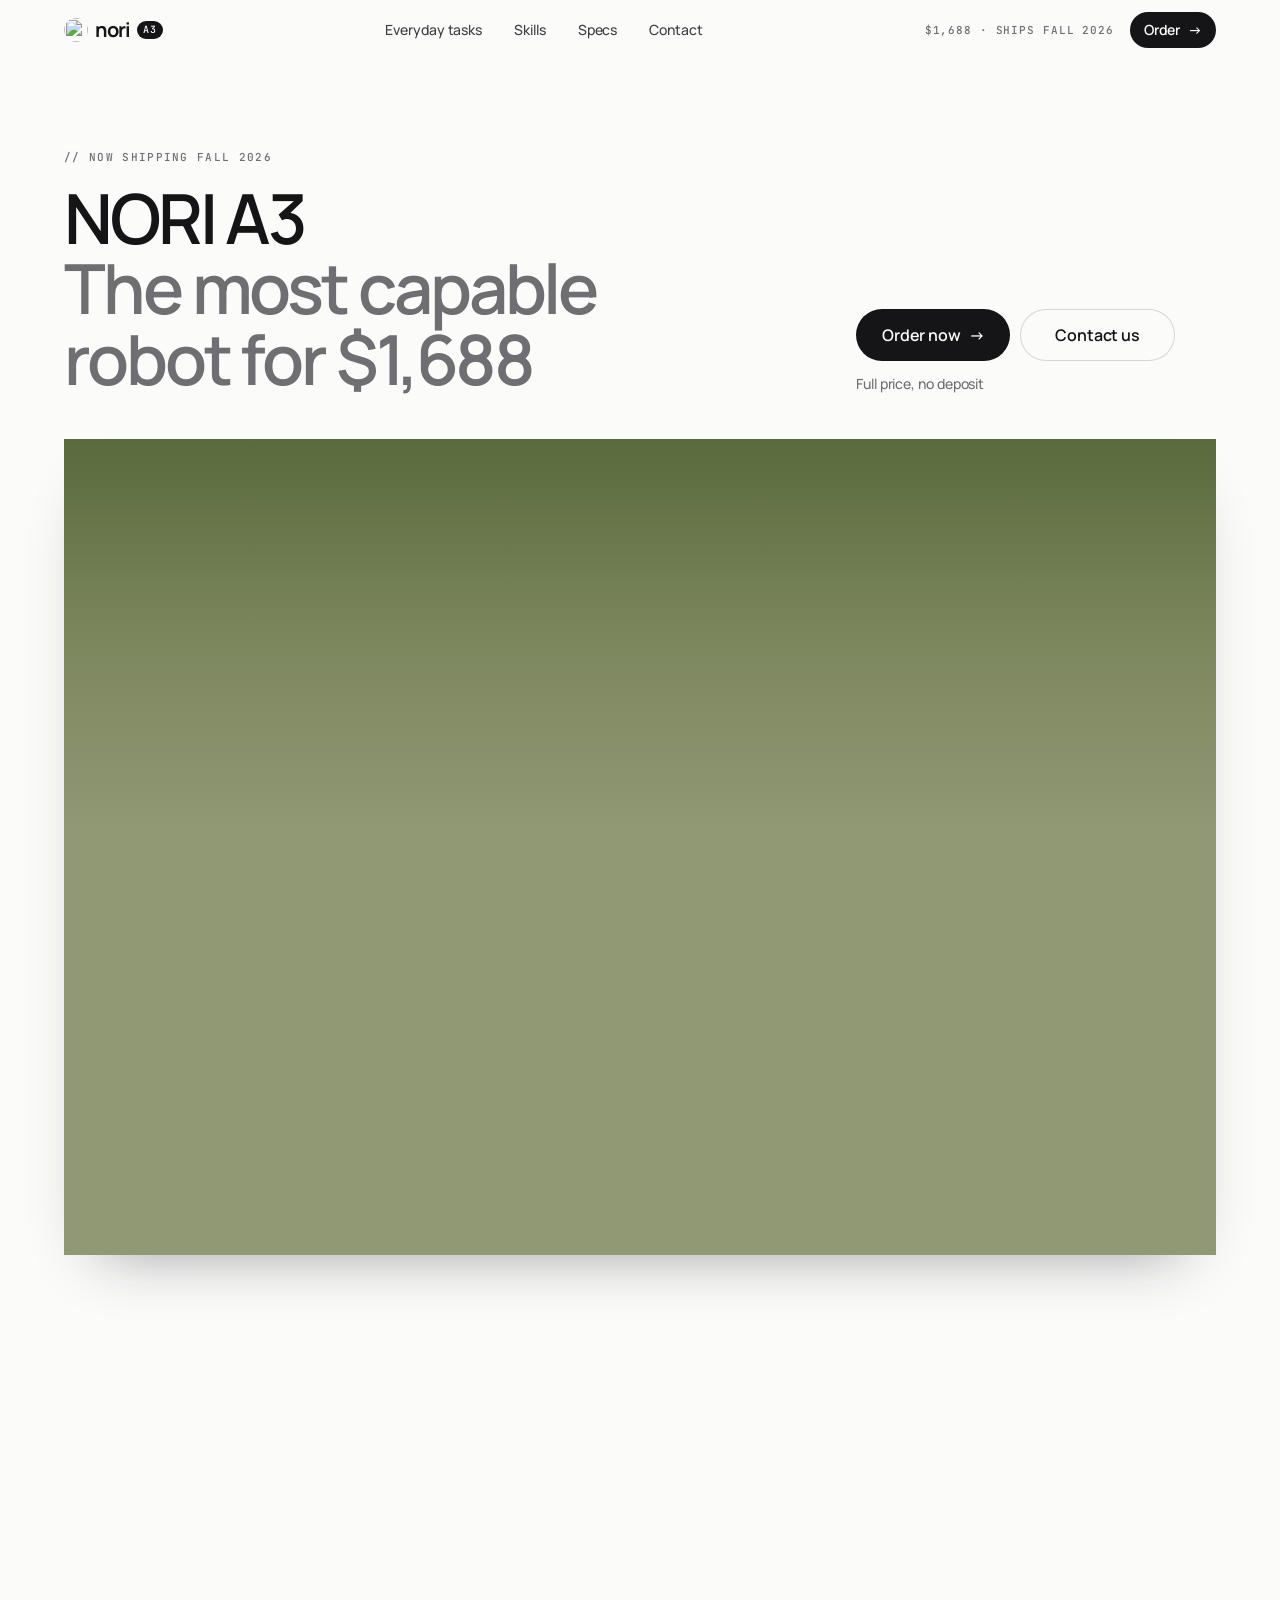
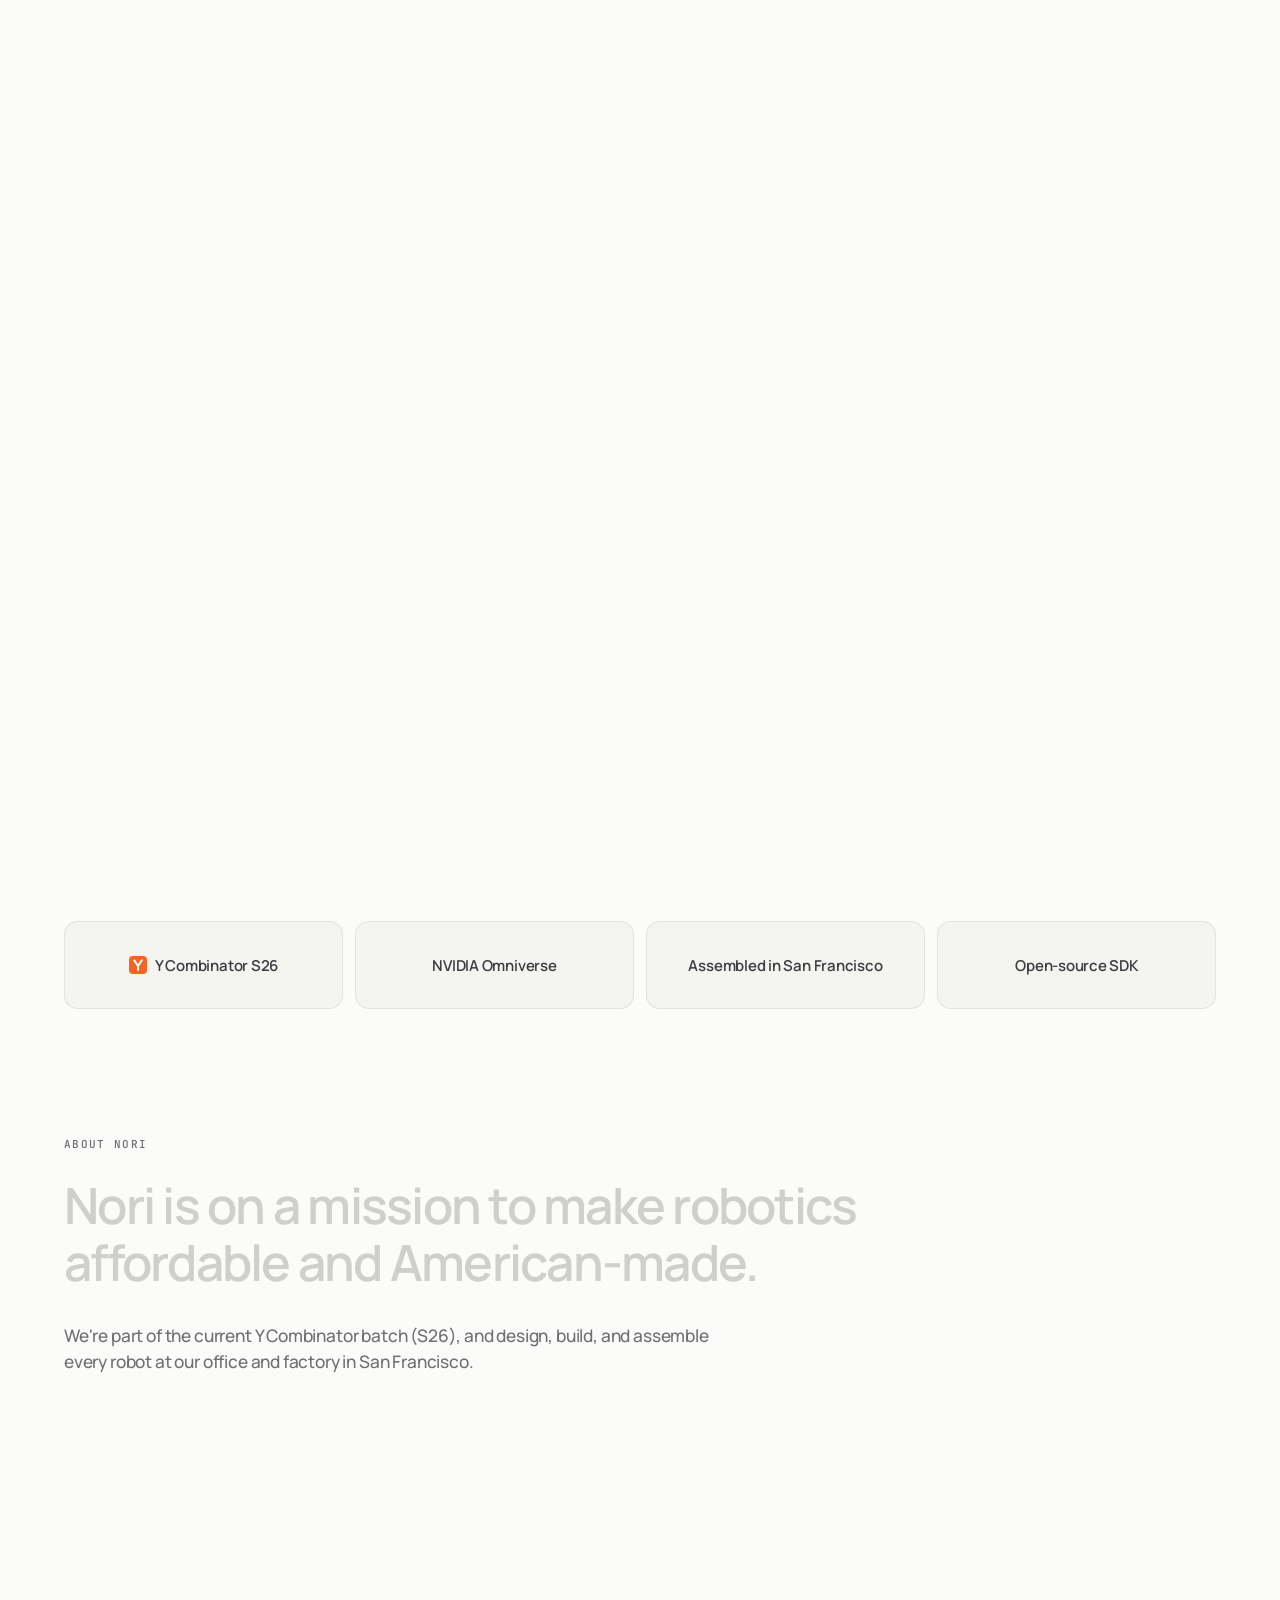
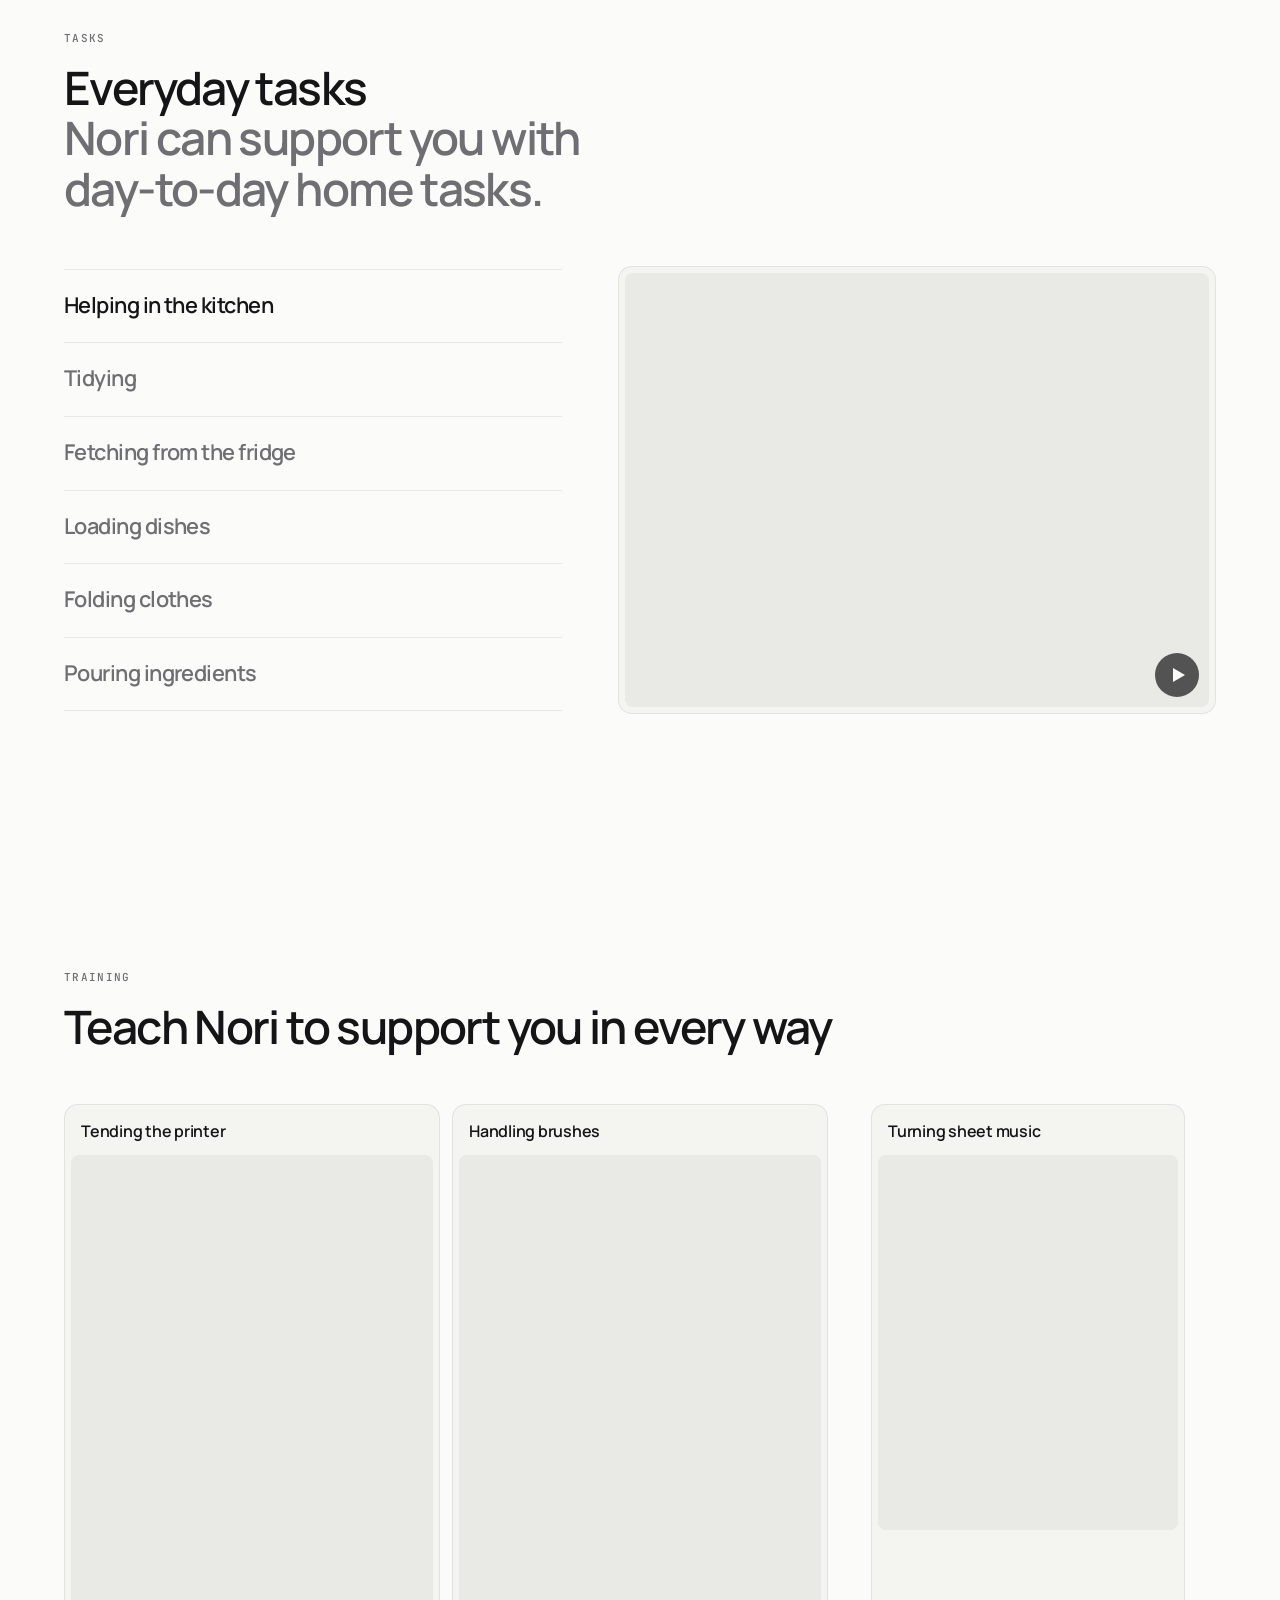
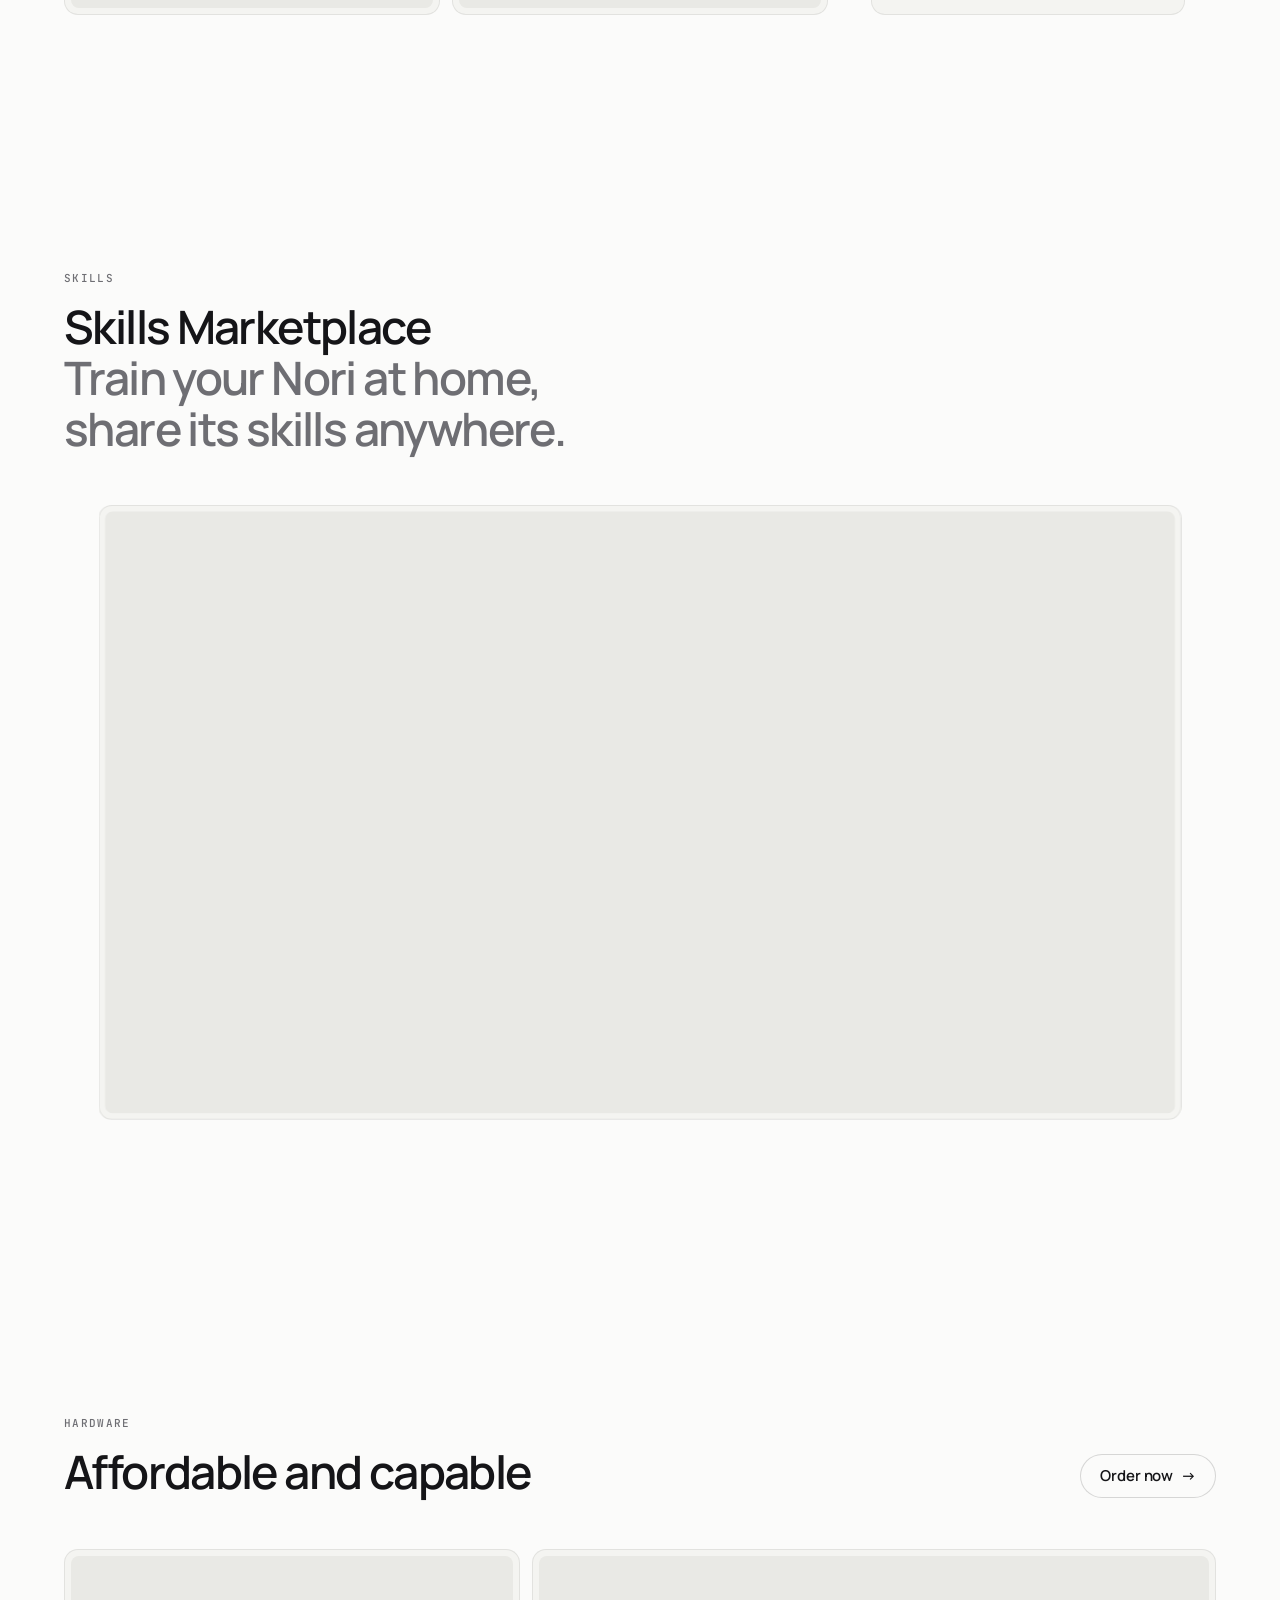
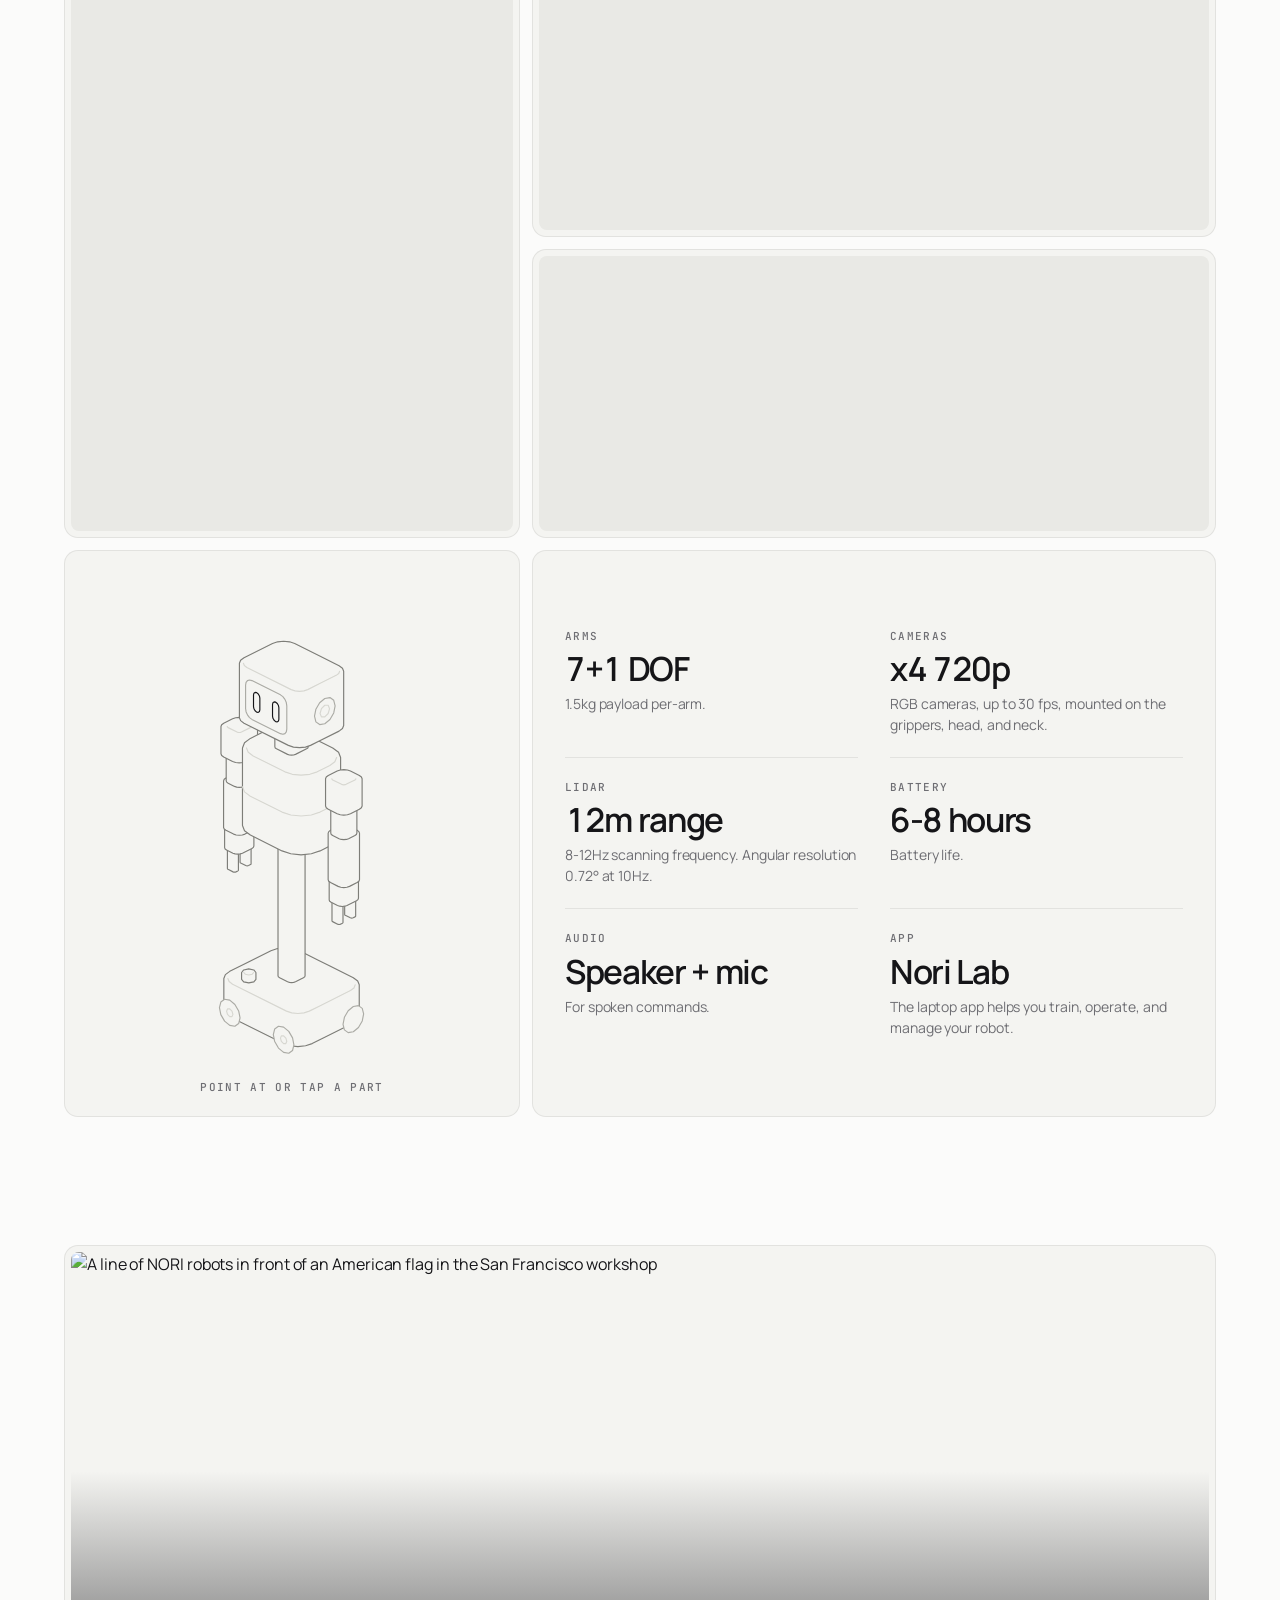
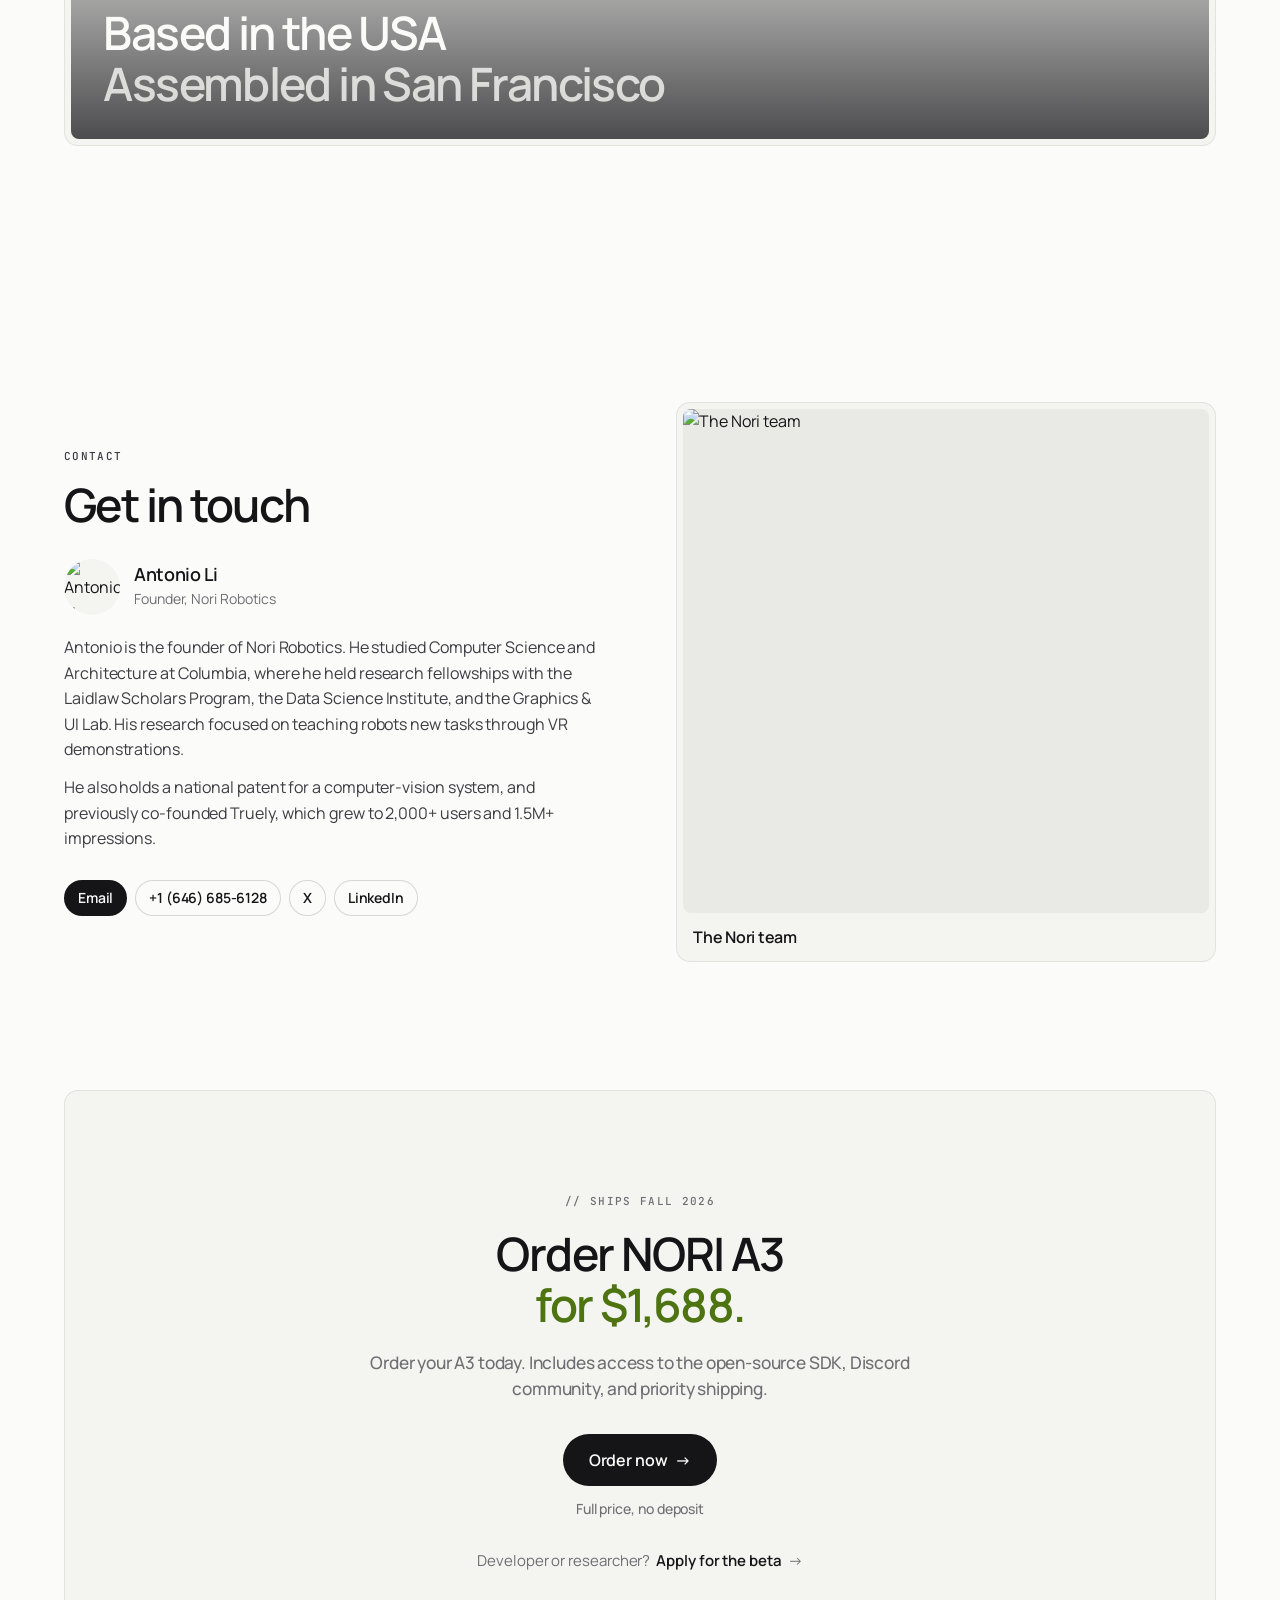
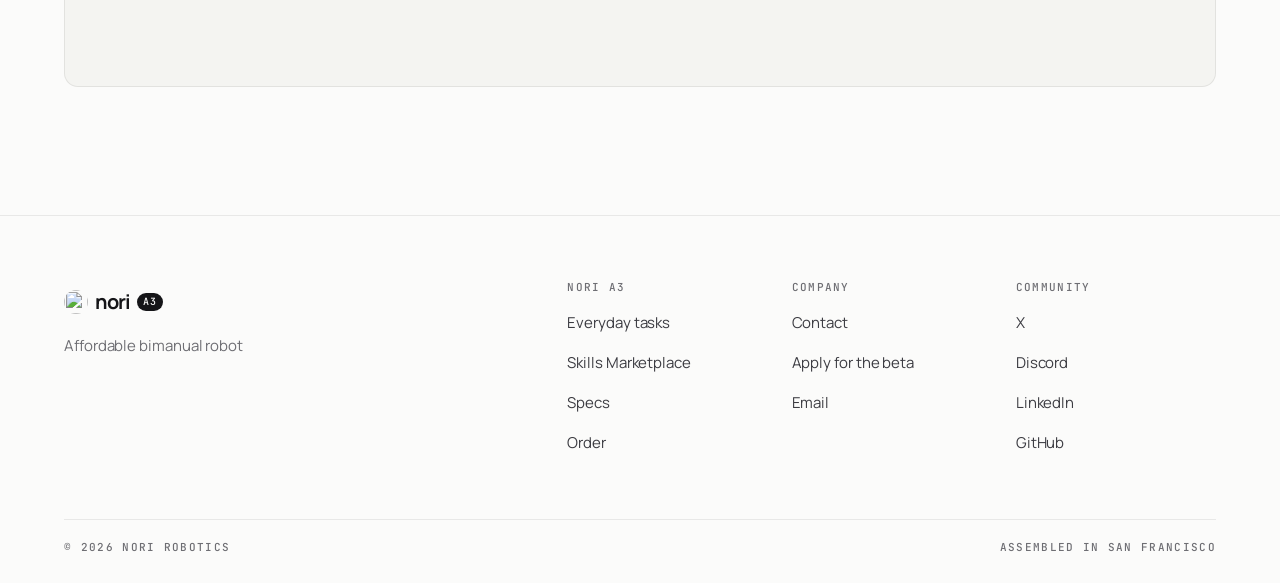
==== index.html @ 324730ee "Redesign the NORI A3 website A static rebuild of norirobotics.com with Nori's own copy and media: - " ====
<!doctype html>
<html lang="en">
<head>
<meta charset="utf-8">
<meta name="viewport" content="width=device-width, initial-scale=1, viewport-fit=cover">
<title>NORI A3 — Affordable bimanual robot</title>
<meta name="description" content="NORI A3 — an affordable bimanual robot for home and office. Made in the US, shipping fall 2026. $1,688.">
<meta name="theme-color" content="#fbfbfa">
<meta property="og:title" content="NORI A3 — Affordable bimanual robot">
<meta property="og:description" content="An affordable bimanual robot for home and office. Made in the US, shipping fall 2026. $1,688.">
<meta property="og:site_name" content="NORI">
<meta property="og:type" content="website">
<meta name="twitter:card" content="summary_large_image">
<meta name="twitter:title" content="NORI A3 — Affordable bimanual robot">
<meta name="twitter:description" content="Made in the US, shipping fall 2026. $1,688.">
<link rel="icon" href="https://www.norirobotics.com/favicon-mark.84d68036.png">
<link rel="preconnect" href="https://fonts.googleapis.com">
<link rel="preconnect" href="https://fonts.gstatic.com" crossorigin>
<link rel="preconnect" href="https://www.norirobotics.com">
<link href="https://fonts.googleapis.com/css2?family=Manrope:wght@400;500;600;700&family=JetBrains+Mono:wght@500&display=swap" rel="stylesheet">
<link rel="preload" as="image" href="https://www.norirobotics.com/images/hero-poster.09d6d6e7.jpg">
<link rel="stylesheet" href="styles.css">
<script>document.documentElement.classList.add("js")</script>
<script type="application/ld+json">
{
  "@context": "https://schema.org",
  "@type": "Product",
  "name": "NORI A3",
  "description": "An affordable bimanual robot for home and office. Made in the US, shipping fall 2026.",
  "brand": { "@type": "Brand", "name": "Nori Robotics" },
  "image": "https://www.norirobotics.com/images/hero-poster.09d6d6e7.jpg",
  "offers": {
    "@type": "Offer",
    "price": "1688",
    "priceCurrency": "USD",
    "availability": "https://schema.org/PreOrder",
    "url": "https://www.norirobotics.com/preorder"
  }
}
</script>
</head>
<body>
<a class="skip" href="#main">Skip to content</a>

<header class="nav" id="nav">
  <div class="nav__in">
    <a class="logo" href="#top" aria-label="Nori A3, back to top">
      <img src="https://www.norirobotics.com/_next/image?url=%2Ffavicon-mark.84d68036.png&w=64&q=75" alt="" width="24" height="24">
      <span class="logo__word">nori</span><span class="logo__tag">A3</span>
    </a>
    <nav class="nav__links" aria-label="Sections">
      <a href="#tasks">Everyday tasks</a>
      <a href="#skills">Skills</a>
      <a href="#specs">Specs</a>
      <a href="#contact">Contact</a>
    </nav>
    <div class="nav__end">
      <span class="nav__deal" aria-hidden="true">$1,688 · ships fall 2026</span>
      <a class="btn btn--ink btn--sm" href="https://www.norirobotics.com/preorder" data-cta="nav">Order<span class="arr" aria-hidden="true">→</span></a>
      <button class="nav__menu" type="button" aria-expanded="false" aria-controls="menu">
        <span class="sr">Menu</span><i aria-hidden="true"></i><i aria-hidden="true"></i>
      </button>
    </div>
  </div>
  <nav class="menu" id="menu" aria-label="Menu" hidden>
    <a href="#tasks">Everyday tasks</a>
    <a href="#skills">Skills Marketplace</a>
    <a href="#specs">Specs</a>
    <a href="#contact">Contact</a>
    <a href="https://www.norirobotics.com/beta-signups">Apply for the beta</a>
  </nav>
</header>

<main id="main">

  <!-- Hero: quiet page, the robot in its own card. Scroll scrubs the film. -->
  <section class="hero" id="top" aria-labelledby="hero-title">
    <div class="wrap hero__head">
      <div class="hero__title reveal">
        <p class="label">// Now shipping fall 2026</p>
        <h1 class="t-hero" id="hero-title">NORI A3 <span class="mute">The most capable robot for $1,688</span></h1>
      </div>
      <div class="hero__act reveal">
        <div class="pair">
          <a class="btn btn--ink btn--lg" href="https://www.norirobotics.com/preorder" data-cta="hero">Order now<span class="arr" aria-hidden="true">→</span></a>
          <a class="btn btn--line btn--lg" href="#contact">Contact us</a>
        </div>
        <p class="t-small mute">Full price, no deposit</p>
      </div>
    </div>
    <div class="film" id="film">
      <div class="film__pin wrap">
        <div class="film__card reveal">
          <video class="film__video" src="https://www.norirobotics.com/video/scroll-hero.4234ba24.mp4" poster="https://www.norirobotics.com/images/hero-poster.09d6d6e7.jpg" muted playsinline preload="auto" aria-label="NORI A3, from its head down to its wheels"></video>
        </div>
      </div>
    </div>
  </section>

  <!-- Trust -->
  <section class="trust" aria-label="Why people trust Nori">
    <ul class="wrap trust__row">
      <li class="cell"><svg class="yc" viewBox="0 0 16 16" aria-hidden="true"><rect width="16" height="16" rx="3.5"/><path d="M4.6 3.8 8 8.9l3.4-5.1M8 8.9v3.6"/></svg>Y Combinator S26</li>
      <li class="cell">NVIDIA Omniverse</li>
      <li class="cell">Assembled in San Francisco</li>
      <li class="cell">Open-source SDK</li>
    </ul>
  </section>

  <!-- Mission -->
  <section class="section mission" aria-labelledby="mission-label">
    <div class="wrap">
      <p class="label" id="mission-label">About Nori</p>
      <p class="statement" data-words>Nori is on a mission to make robotics affordable and American-made.</p>
      <p class="lead reveal">We're part of the current Y Combinator batch (S26), and design, build, and assemble every robot at our office and factory in San Francisco.</p>
    </div>
  </section>

  <!-- Everyday tasks: a feature switcher -->
  <section class="section" id="tasks" aria-labelledby="tasks-title">
    <div class="wrap">
      <header class="head reveal">
        <div>
          <p class="label">Tasks</p>
          <h2 id="tasks-title">Everyday tasks <span class="mute">Nori can support you with day-to-day home tasks.</span></h2>
        </div>
      </header>
      <div class="switch">
        <div class="switch__list reveal" role="tablist" aria-label="Tasks Nori can help with" aria-orientation="vertical">
          <button class="switch__item" role="tab" id="t-0" aria-selected="true" aria-controls="task-panel"><span class="t-item">Helping in the kitchen</span><i class="timer" aria-hidden="true"></i></button>
          <button class="switch__item" role="tab" id="t-1" aria-selected="false" aria-controls="task-panel" tabindex="-1"><span class="t-item">Tidying</span><i class="timer" aria-hidden="true"></i></button>
          <button class="switch__item" role="tab" id="t-2" aria-selected="false" aria-controls="task-panel" tabindex="-1"><span class="t-item">Fetching from the fridge</span><i class="timer" aria-hidden="true"></i></button>
          <button class="switch__item" role="tab" id="t-3" aria-selected="false" aria-controls="task-panel" tabindex="-1"><span class="t-item">Loading dishes</span><i class="timer" aria-hidden="true"></i></button>
          <button class="switch__item" role="tab" id="t-4" aria-selected="false" aria-controls="task-panel" tabindex="-1"><span class="t-item">Folding clothes</span><i class="timer" aria-hidden="true"></i></button>
          <button class="switch__item" role="tab" id="t-5" aria-selected="false" aria-controls="task-panel" tabindex="-1"><span class="t-item">Pouring ingredients</span><i class="timer" aria-hidden="true"></i></button>
        </div>
        <div class="switch__visual card reveal" id="task-panel" role="tabpanel" aria-labelledby="t-0">
          <video class="is-active" muted playsinline preload="none" src="https://www.norirobotics.com/video/demos/kitchen_help.fc845593.mp4" aria-label="Helping in the kitchen"></video>
          <video muted playsinline preload="none" src="https://www.norirobotics.com/video/demos/tidying.8d4716dc.mp4" aria-label="Tidying"></video>
          <video muted playsinline preload="none" src="https://www.norirobotics.com/video/demos/fridge_grab.0c69c882.mp4" aria-label="Fetching from the fridge"></video>
          <video muted playsinline preload="none" src="https://www.norirobotics.com/video/demos/dishes.cea6d7bd.mp4" aria-label="Loading dishes"></video>
          <video muted playsinline preload="none" src="https://www.norirobotics.com/video/demos/clothes_folding.4d6f8070.mp4" aria-label="Folding clothes"></video>
          <video muted playsinline preload="none" src="https://www.norirobotics.com/video/demos/pouring_ingredients.a8ab8240.mp4" aria-label="Pouring ingredients"></video>
          <button class="pp" type="button" aria-label="Pause video"><i aria-hidden="true"></i></button>
        </div>
      </div>
    </div>
  </section>

  <!-- Teach -->
  <section class="section" aria-labelledby="teach-title">
    <div class="wrap">
      <header class="head reveal">
        <div>
          <p class="label">Training</p>
          <h2 id="teach-title">Teach Nori to support you in every way</h2>
        </div>
      </header>
      <ul class="cards cards--3">
        <li class="card media-card reveal">
          <span class="t-card">Tending the printer</span>
          <video muted loop playsinline preload="none" data-auto src="https://www.norirobotics.com/video/demos/printer.9a6c1ce2.mp4" aria-label="Tending the printer"></video>
        </li>
        <li class="card media-card reveal">
          <span class="t-card">Handling brushes</span>
          <video muted loop playsinline preload="none" data-auto src="https://www.norirobotics.com/video/demos/paintbrushes.da3544be.mp4" aria-label="Handling brushes"></video>
        </li>
        <li class="card media-card reveal">
          <span class="t-card">Turning sheet music</span>
          <video muted loop playsinline preload="none" data-auto src="https://www.norirobotics.com/video/demos/sheet_music.8614dba8.mp4" aria-label="Turning sheet music"></video>
        </li>
      </ul>
    </div>
  </section>

  <!-- Skills Marketplace -->
  <section class="section" id="skills" aria-labelledby="skills-title">
    <div class="wrap">
      <header class="head reveal">
        <div>
          <p class="label">Skills</p>
          <h2 id="skills-title">Skills Marketplace <span class="mute">Train your Nori at home, share its skills anywhere.</span></h2>
        </div>
      </header>
      <div class="card media-card screen reveal" data-grow>
        <video muted loop playsinline preload="none" data-auto src="https://www.norirobotics.com/video/skills-marketplace.cb817b12.mp4" aria-label="The Skills Marketplace: browsing and installing skills"></video>
      </div>
    </div>
  </section>

  <!-- Hardware and specs -->
  <section class="section" id="specs" aria-labelledby="specs-title">
    <div class="wrap">
      <header class="head reveal">
        <div>
          <p class="label">Hardware</p>
          <h2 id="specs-title">Affordable and capable</h2>
        </div>
        <a class="btn btn--line" href="https://www.norirobotics.com/preorder" data-cta="specs">Order now<span class="arr" aria-hidden="true">→</span></a>
      </header>
      <div class="bento">
        <div class="card media-card bento__a reveal"><video muted loop playsinline preload="none" data-auto src="https://www.norirobotics.com/video/face.e55a469c.mp4" aria-label="NORI A3's head and screen face"></video></div>
        <div class="card media-card bento__b reveal"><video muted loop playsinline preload="none" data-auto src="https://www.norirobotics.com/video/arm-side.cfcf121e.mp4" aria-label="An arm of NORI A3 from the side"></video></div>
        <div class="card media-card bento__c reveal"><video muted loop playsinline preload="none" data-auto src="https://www.norirobotics.com/video/claw.7ed19c07.mp4" aria-label="NORI A3's gripper"></video></div>
      </div>
      <div class="specs">
        <figure class="card figure reveal">
          <div class="figure__frame"><div class="figure__stage" id="nori-figure"></div></div>
          <figcaption class="figure__cap label"><span class="figure__read" id="nori-read" aria-live="polite"></span><span class="figure__hint">Point at or tap a part</span></figcaption>
        </figure>
        <dl class="card spec-list">
          <div class="spec reveal" data-spec="arms"><dt class="label">Arms</dt><dd><strong>7+1 DOF</strong><span>1.5kg payload per-arm.</span></dd></div>
          <div class="spec reveal" data-spec="cameras"><dt class="label">Cameras</dt><dd><strong>x4 720p</strong><span>RGB cameras, up to 30 fps, mounted on the grippers, head, and neck.</span></dd></div>
          <div class="spec reveal" data-spec="lidar"><dt class="label">Lidar</dt><dd><strong>12m range</strong><span>8-12Hz scanning frequency. Angular resolution 0.72° at 10Hz.</span></dd></div>
          <div class="spec reveal" data-spec="battery"><dt class="label">Battery</dt><dd><strong>6-8 hours</strong><span>Battery life.</span></dd></div>
          <div class="spec reveal" data-spec="audio"><dt class="label">Audio</dt><dd><strong>Speaker + mic</strong><span>For spoken commands.</span></dd></div>
          <div class="spec reveal" data-spec="app"><dt class="label">App</dt><dd><strong>Nori Lab</strong><span>The laptop app helps you train, operate, and manage your robot.</span></dd></div>
        </dl>
      </div>
    </div>
  </section>

  <!-- Made here -->
  <section class="section made" aria-labelledby="made-title">
    <div class="wrap">
      <div class="card made__card reveal">
        <img src="https://www.norirobotics.com/_next/image?url=%2Fimages%2Fworkshop.2d100e21.jpg&w=1920&q=75" alt="A line of NORI robots in front of an American flag in the San Francisco workshop" loading="lazy" width="1902" height="1069">
        <h2 id="made-title">Based in the USA <span class="mute">Assembled in San Francisco</span></h2>
      </div>
    </div>
  </section>

  <!-- Contact -->
  <section class="section" id="contact" aria-labelledby="contact-title">
    <div class="wrap contact">
      <div class="founder reveal">
        <p class="label">Contact</p>
        <h2 id="contact-title">Get in touch</h2>
        <div class="founder__id">
          <img src="https://www.norirobotics.com/_next/image?url=%2Fimages%2Fantonio-li.4a5c9cec.png&w=256&q=75" alt="Antonio Li" width="56" height="56" loading="lazy">
          <p><strong>Antonio Li</strong><span>Founder, Nori Robotics</span></p>
        </div>
        <p>Antonio is the founder of Nori Robotics. He studied Computer Science and Architecture at Columbia, where he held research fellowships with the Laidlaw Scholars Program, the Data Science Institute, and the Graphics &amp; UI Lab. His research focused on teaching robots new tasks through VR demonstrations.</p>
        <p>He also holds a national patent for a computer-vision system, and previously co-founded Truely, which grew to 2,000+ users and 1.5M+ impressions.</p>
        <div class="links">
          <a class="btn btn--ink btn--sm" href="mailto:Antoniositongli@norirobotics.com" data-cta="email">Email</a>
          <a class="btn btn--line btn--sm" href="tel:+16466856128">+1 (646) 685-6128</a>
          <a class="btn btn--line btn--sm" href="https://x.com/AntonioSitongLi" rel="noopener">X</a>
          <a class="btn btn--line btn--sm" href="https://www.linkedin.com/in/antonio-sitong-li/" rel="noopener">LinkedIn</a>
        </div>
      </div>
      <figure class="card media-card team reveal">
        <img src="https://www.norirobotics.com/_next/image?url=%2Fimages%2Fteam.4dcc55c4.jpg&w=1080&q=75" alt="The Nori team" loading="lazy" width="1334" height="1276">
        <figcaption class="t-card">The Nori team</figcaption>
      </figure>
    </div>
  </section>

  <!-- Order -->
  <section class="section order" id="order" aria-labelledby="order-title">
    <div class="wrap">
      <div class="card cta reveal">
        <p class="label">// Ships fall 2026</p>
        <h2 id="order-title">Order NORI A3 <span class="green">for $1,688.</span></h2>
        <p class="lead">Order your A3 today. Includes access to the open-source SDK, Discord community, and priority shipping.</p>
        <a class="btn btn--ink btn--lg" href="https://www.norirobotics.com/preorder" data-cta="order">Order now<span class="arr" aria-hidden="true">→</span></a>
        <p class="t-small mute">Full price, no deposit</p>
        <a class="beta" href="https://www.norirobotics.com/beta-signups">Developer or researcher? <strong>Apply for the beta</strong><span class="arr" aria-hidden="true">→</span></a>
      </div>
    </div>
  </section>
</main>

<footer class="footer">
  <div class="wrap">
    <div class="footer__top">
      <div class="footer__brand">
        <a class="logo" href="#top" aria-label="Nori A3, back to top">
          <img src="https://www.norirobotics.com/_next/image?url=%2Ffavicon-mark.84d68036.png&w=64&q=75" alt="" width="24" height="24" loading="lazy">
          <span class="logo__word">nori</span><span class="logo__tag">A3</span>
        </a>
        <p class="mute">Affordable bimanual robot</p>
      </div>
      <nav class="footer__cols" aria-label="Footer">
        <div>
          <h3 class="label">NORI A3</h3>
          <a href="#tasks">Everyday tasks</a>
          <a href="#skills">Skills Marketplace</a>
          <a href="#specs">Specs</a>
          <a href="https://www.norirobotics.com/preorder">Order</a>
        </div>
        <div>
          <h3 class="label">Company</h3>
          <a href="#contact">Contact</a>
          <a href="https://www.norirobotics.com/beta-signups">Apply for the beta</a>
          <a href="mailto:Antoniositongli@norirobotics.com">Email</a>
        </div>
        <div>
          <h3 class="label">Community</h3>
          <a href="https://x.com/NoriRobotics" rel="noopener">X</a>
          <a href="https://discord.gg/NgKhhxQny7" rel="noopener">Discord</a>
          <a href="https://www.linkedin.com/company/norirobotics" rel="noopener">LinkedIn</a>
          <a href="https://github.com/Nori-Robotics" rel="noopener">GitHub</a>
        </div>
      </nav>
    </div>
    <div class="footer__base label">
      <span>© 2026 Nori Robotics</span>
      <span>Assembled in San Francisco</span>
    </div>
  </div>
</footer>

<script src="hairline/kernel.js" defer></script>
<script src="main.js" defer></script>
<script type="module" src="hairline/nori.js"></script>
</body>
</html>
---- styles.css ----
/* NORI A3 · built on DESIGN-SYSTEM.md. Light only, like Nori's own site. */

/* ---------- tokens ---------- */
:root {
  --paper: #fbfbfa;
  --surface: #f4f4f1;
  --ink: #151518;
  --ink-2: #3c3c42;
  --muted: #6e6e73;
  --line: rgba(21, 21, 24, 0.08);
  --line-2: rgba(21, 21, 24, 0.16);
  --green: #97bf3d;
  --green-ink: #4e7412;
  --sage: #909874;
  --yc: #f26522;

  --sans: "Manrope", ui-sans-serif, system-ui, -apple-system, "Segoe UI", sans-serif;
  --mono: "JetBrains Mono", ui-monospace, SFMono-Regular, Menlo, Consolas, monospace;

  --gutter: clamp(20px, 5vw, 80px);
  --max: 1200px;
  --section: clamp(64px, 10vw, 128px);
  --head: clamp(32px, 4vw, 56px);
  --nav-h: 60px;

  --r-sm: 8px;
  --r: 14px;
  --r-pill: 999px;

  --ease: cubic-bezier(0.23, 1, 0.32, 1);
  --ease-flow: cubic-bezier(0.22, 1, 0.36, 1);
  --t-ui: 180ms;
  --t-open: 560ms;
  --t-in: 700ms;

  color-scheme: light;
}

/* ---------- base ---------- */
*, *::before, *::after { box-sizing: border-box; }
html { -webkit-text-size-adjust: 100%; scroll-padding-top: calc(var(--nav-h) + 16px); }
body {
  margin: 0; background: var(--paper); color: var(--ink);
  font: 400 16px/1.6 var(--sans); letter-spacing: -0.005em;
  -webkit-font-smoothing: antialiased; -moz-osx-font-smoothing: grayscale; overflow-x: clip;
}
img, video { display: block; max-width: 100%; }
img { height: auto; }
a { color: inherit; text-decoration: none; }
button { font: inherit; color: inherit; background: none; border: 0; padding: 0; cursor: pointer; text-align: inherit; }
h1, h2, h3, p, ul, dl, dd, figure { margin: 0; padding: 0; }
ul { list-style: none; }
:focus-visible { outline: 2px solid var(--ink); outline-offset: 3px; border-radius: 6px; }
.sr { position: absolute; width: 1px; height: 1px; margin: -1px; overflow: hidden; clip-path: inset(50%); white-space: nowrap; }
.skip { position: fixed; left: 16px; top: -64px; z-index: 100; padding: 12px 16px; border-radius: var(--r-sm); background: var(--ink); color: var(--paper); font-weight: 600; }
.skip:focus { top: 12px; }
.wrap { width: 100%; max-width: calc(var(--max) + 2 * var(--gutter)); margin-inline: auto; padding-inline: var(--gutter); }
.section { padding-block: var(--section); }

/* ---------- type ---------- */
.t-hero { font-weight: 600; font-size: clamp(40px, 5.4vw, 76px); line-height: 1.02; letter-spacing: -0.045em; text-wrap: balance; }
h2 { font-weight: 600; font-size: clamp(30px, 3.6vw, 48px); line-height: 1.1; letter-spacing: -0.035em; text-wrap: balance; }
h1 .mute, h2 .mute, h2 .green { display: block; }
.statement { font-weight: 600; font-size: clamp(28px, 3.9vw, 52px); line-height: 1.15; letter-spacing: -0.035em; text-wrap: balance; max-width: 1000px; }
.t-item { font-weight: 600; font-size: clamp(19px, 1.7vw, 24px); line-height: 1.25; letter-spacing: -0.025em; }
.t-card { font-weight: 600; font-size: 16px; line-height: 1.3; letter-spacing: -0.015em; }
.lead { font-weight: 500; font-size: clamp(17px, 1.35vw, 19px); line-height: 1.5; letter-spacing: -0.01em; color: var(--muted); text-wrap: pretty; max-width: 60ch; }
.t-small { font-weight: 500; font-size: 14px; line-height: 1.5; }
.label { font: 500 11px/1.4 var(--mono); letter-spacing: 0.12em; text-transform: uppercase; color: var(--muted); }
.mute { color: var(--muted); }
.green { color: var(--green-ink); }

/* ---------- button ---------- */
.btn {
  display: inline-flex; align-items: center; justify-content: center; gap: 8px;
  height: 44px; padding: 0 20px; border-radius: var(--r-pill);
  font: 600 15px/1 var(--sans); letter-spacing: -0.01em; white-space: nowrap;
  transition: transform var(--t-ui) var(--ease), background-color var(--t-ui) var(--ease), box-shadow var(--t-ui) var(--ease);
}
.btn:active { transform: scale(0.97); }
.btn--ink { background: var(--ink); color: var(--paper); }
.btn--line { box-shadow: inset 0 0 0 1px var(--line-2); }
.btn--lg { height: 52px; padding: 0 26px; font-size: 16px; }
.btn--sm { height: 36px; padding: 0 14px; font-size: 14px; }
.arr { display: inline-block; transition: transform var(--t-ui) var(--ease); }
@media (hover: hover) and (pointer: fine) {
  .btn--ink:hover { background: #2b2b31; }
  .btn--line:hover { background: var(--surface); box-shadow: inset 0 0 0 1px rgba(21, 21, 24, 0.28); }
  a:hover > .arr { transform: translateX(3px); }
}
@media (pointer: coarse) { .btn--sm { height: 44px; } }
.pair { display: grid; grid-template-columns: 1fr 1fr; gap: 10px; }
@media (min-width: 640px) { .pair { display: inline-grid; } }

/* ---------- card ---------- */
.card { position: relative; background: var(--surface); border: 1px solid var(--line); border-radius: var(--r); }
.media-card { padding: 6px; }
.media-card > video, .media-card > img { width: 100%; border-radius: var(--r-sm); object-fit: cover; background: #e9e9e5; }
.media-card .t-card { display: block; padding: 10px 10px 14px; }
.media-card > video + .t-card, .media-card > img + .t-card { padding: 14px 10px 8px; }

/* ---------- nav ---------- */
.nav { position: fixed; inset: 0 0 auto; z-index: 50; background: var(--paper); box-shadow: 0 1px 0 transparent; transition: box-shadow var(--t-ui) var(--ease); }
.nav.is-scrolled { box-shadow: 0 1px 0 var(--line); }
.nav__in { display: flex; align-items: center; justify-content: space-between; gap: 24px; height: var(--nav-h); max-width: calc(var(--max) + 2 * var(--gutter)); margin-inline: auto; padding-inline: var(--gutter); }
.logo { display: inline-flex; align-items: center; gap: 7px; min-height: 44px; }
.logo img { width: 24px; height: 24px; border-radius: 50%; }
.logo__word { font-weight: 700; font-size: 20px; letter-spacing: -0.045em; line-height: 1; }
.logo__tag { display: inline-flex; align-items: center; height: 18px; padding: 0 6px; border-radius: var(--r-pill); background: var(--ink); color: var(--paper); font: 500 10px/1 var(--mono); letter-spacing: 0.1em; }
.nav__links { display: none; gap: 32px; }
.nav__links a { font-size: 14px; font-weight: 500; color: var(--ink-2); padding: 10px 0; transition: color var(--t-ui) var(--ease); }
.nav__links a:hover { color: var(--ink); }
.nav__end { display: flex; align-items: center; gap: 16px; }
.nav__deal { display: none; font: 500 11px/1 var(--mono); letter-spacing: 0.08em; text-transform: uppercase; color: var(--muted); opacity: 0; transform: translateY(4px); transition: opacity 300ms var(--ease), transform 300ms var(--ease); }
.nav.is-deal .nav__deal { opacity: 1; transform: none; }
.nav__menu { display: grid; place-content: center; gap: 6px; width: 44px; height: 44px; margin-right: -10px; }
.nav__menu i { display: block; width: 20px; height: 1.5px; background: var(--ink); transition: transform var(--t-ui) var(--ease); }
.nav__menu[aria-expanded="true"] i:first-of-type { transform: translateY(3.75px) rotate(45deg); }
.nav__menu[aria-expanded="true"] i:last-of-type { transform: translateY(-3.75px) rotate(-45deg); }
.menu { padding: 4px var(--gutter) 20px; border-top: 1px solid var(--line); background: var(--paper); box-shadow: 0 24px 40px -24px rgba(21, 21, 24, 0.25); }
.menu a { display: flex; align-items: center; min-height: 56px; font-size: 19px; font-weight: 600; letter-spacing: -0.02em; border-bottom: 1px solid var(--line); }
.menu a:last-child { border-bottom: 0; color: var(--muted); font-weight: 500; font-size: 16px; }
@media (min-width: 640px) { .nav__deal { display: inline; } }
@media (min-width: 960px) { .nav__links { display: flex; } .nav__menu, .menu { display: none !important; } }

/* ---------- hero ---------- */
.hero__head { display: grid; gap: 28px; padding-top: calc(var(--nav-h) + clamp(40px, 7vw, 96px)); padding-bottom: clamp(28px, 3.5vw, 48px); }
.hero__head .label { margin-bottom: 18px; }
.hero__act .t-small { margin-top: 12px; }
@media (min-width: 900px) {
  .hero__head { grid-template-columns: 1fr auto; align-items: end; gap: 48px; }
  .hero__act { width: 360px; }
}
/* phone: the film at its own shape, scrubbed as the card passes up the screen */
.film__card { position: relative; overflow: hidden; aspect-ratio: 1280 / 1072; border: 0; background: var(--sage); box-shadow: 0 30px 60px -36px rgba(21, 21, 24, 0.45); }
.film__video { width: 100%; height: 100%; object-fit: cover; }
/* tablet and up: a wider card; the film stands in the middle and its sides feather into bands that
   follow the film's own edge colours as it plays (set from main.js) */
@media (min-width: 768px) {
  .film__card { aspect-ratio: 16 / 10; background: linear-gradient(180deg, var(--f-top, #566839) 0%, var(--f-q, #7c865d) 25%, var(--sage) 48%); }
  .film__video {
    position: absolute; top: 0; left: 50%; height: 100%; width: auto; aspect-ratio: 1280 / 1072; max-width: none; transform: translateX(-50%);
    -webkit-mask-image: linear-gradient(90deg, transparent 0, #000 14%, #000 86%, transparent 100%); mask-image: linear-gradient(90deg, transparent 0, #000 14%, #000 86%, transparent 100%);
  }
}
/* desktop: the card pins below the nav while scrolling scrubs the robot from its head down to its wheels */
@media (min-width: 1024px) and (min-aspect-ratio: 5/4) {
  .film { height: 230vh; }
  .film__pin { position: sticky; top: calc(var(--nav-h) + 12px); height: calc(100vh - var(--nav-h) - 24px); height: calc(100svh - var(--nav-h) - 24px); }
  .film__card { height: 100%; aspect-ratio: auto; }
}

/* ---------- trust ---------- */
.trust__row { display: grid; grid-template-columns: 1fr 1fr; gap: 10px; padding-top: 12px; }
.cell {
  display: flex; align-items: center; justify-content: center; gap: 8px; min-height: 72px; padding: 12px 16px; text-align: center;
  background: var(--surface); border: 1px solid var(--line); border-radius: var(--r);
  font-weight: 600; font-size: 15px; line-height: 1.3; letter-spacing: -0.015em; color: var(--ink-2);
}
.yc { width: 18px; height: 18px; flex: none; }
.yc rect { fill: var(--yc); }
.yc path { fill: none; stroke: #fff; stroke-width: 1.8; stroke-linecap: round; stroke-linejoin: round; }
@media (min-width: 768px) { .trust__row { grid-template-columns: repeat(4, 1fr); gap: 12px; } .cell { min-height: 88px; } }

/* ---------- mission ---------- */
.mission .label { margin-bottom: 24px; }
.statement .w { color: #cfcfcb; transition: color 400ms var(--ease); }
.statement .w.on { color: var(--ink); }
.mission .lead { margin-top: clamp(20px, 2.5vw, 32px); }

/* ---------- section head ---------- */
.head { display: flex; flex-wrap: wrap; justify-content: space-between; align-items: flex-end; gap: 24px; margin-bottom: var(--head); }
.head h2 { max-width: 780px; }
.head .label { margin-bottom: 16px; }

/* ---------- feature switcher (everyday tasks) ---------- */
.switch { display: grid; gap: 24px; }
.switch__list { border-top: 1px solid var(--line); }
.switch__item { position: relative; display: block; width: 100%; padding: 18px 0; border-bottom: 1px solid var(--line); color: var(--muted); transition: color var(--t-ui) var(--ease); }
.switch__item[aria-selected="true"] { color: var(--ink); }
@media (hover: hover) and (pointer: fine) { .switch__item:hover { color: var(--ink-2); } }
.timer { position: absolute; left: 0; bottom: -1px; width: 100%; height: 2px; background: var(--green-ink); transform: scaleX(var(--p, 0)); transform-origin: 0 50%; }
.switch__item[aria-selected="false"] .timer { visibility: hidden; }
.switch__visual { aspect-ratio: 4 / 3; padding: 6px; overflow: hidden; }
.switch__visual video {
  position: absolute; inset: 6px; width: calc(100% - 12px); height: calc(100% - 12px);
  border-radius: var(--r-sm); object-fit: cover; background: #e9e9e5;
  opacity: 0; transition: opacity var(--t-open) ease-in-out;
}
.switch__visual video.is-active { opacity: 1; }
.pp { position: absolute; right: 16px; bottom: 16px; z-index: 1; display: grid; place-items: center; width: 44px; height: 44px; border-radius: 50%; background: rgba(21, 21, 24, 0.7); transition: transform var(--t-ui) var(--ease); }
.pp:active { transform: scale(0.92); }
.pp i { position: relative; width: 12px; height: 14px; }
.pp i::before, .pp i::after { content: ""; position: absolute; top: 0; width: 4px; height: 14px; border-radius: 1px; background: var(--paper); }
.pp i::before { left: 0; } .pp i::after { right: 0; }
.pp.is-paused i::before { left: 2px; width: 0; height: 0; border-radius: 0; background: none; border-style: solid; border-width: 7px 0 7px 12px; border-color: transparent transparent transparent var(--paper); }
.pp.is-paused i::after { display: none; }
/* phone: the list, then its visual (as on Bolto); tablet and up: side by side */
@media (min-width: 768px) {
  .switch { grid-template-columns: 1fr 1.2fr; gap: 32px; align-items: center; }
}
@media (min-width: 1024px) {
  .switch { gap: 56px; }
  .switch__item { padding: 22px 0; }
}

/* ---------- card grids ---------- */
/* phone: one column; tablet: two, the third centred at half width (as on Bolto); desktop: three */
.cards { display: grid; gap: 12px; }
.cards--3 .media-card > video { aspect-ratio: 4 / 3; }
@media (min-width: 768px) {
  .cards--3 { grid-template-columns: repeat(2, minmax(0, 1fr)); }
  .cards--3 > :last-child:nth-child(odd) { grid-column: span 2; justify-self: center; width: calc(50% - 6px); }
}
@media (min-width: 1024px) {
  .cards--3 { grid-template-columns: repeat(3, minmax(0, 1fr)); }
  .cards--3 > :last-child:nth-child(odd) { grid-column: auto; width: auto; }
  .cards--3 .media-card > video { aspect-ratio: 4 / 5; }
}
.screen { transform: scale(var(--grow, 1)); transform-origin: 50% 0; }
.screen > video { aspect-ratio: 16 / 9; }

/* ---------- hardware bento + specs ---------- */
/* phone: the head wide on top, arm and gripper side by side under it */
.bento { display: grid; grid-template-columns: repeat(2, minmax(0, 1fr)); gap: 12px; }
.bento__a { grid-column: span 2; }
.bento__a > video { aspect-ratio: 4 / 3; }
.bento__b > video, .bento__c > video { aspect-ratio: 1 / 1; }
@media (min-width: 768px) {
  .bento { grid-template-columns: minmax(0, 1fr) minmax(0, 1.5fr); grid-template-rows: minmax(0, 1fr) minmax(0, 1fr); height: clamp(460px, 46vw, 640px); }
  .bento .media-card { min-height: 0; display: flex; }
  .bento__a { grid-row: span 2; grid-column: auto; }
  .bento .media-card > video { flex: 1; min-height: 0; height: auto; aspect-ratio: auto; }
}
.specs { display: grid; gap: 12px; margin-top: 12px; }
.figure { display: flex; flex-direction: column; align-items: center; justify-content: center; padding: 32px 16px 20px; }
/* the drawing lives in a 400 × 320 stage; the frame crops it to the robot (x 112–288, y 30–322) so it can be drawn large */
.figure__frame { width: min(62%, 290px); aspect-ratio: 176 / 292; overflow: hidden; }
.figure__stage {
  --hairline-plate: var(--surface); --hairline-hi: #151518; --hairline-edge: #7d7d78; --hairline-mid: #ababa5; --hairline-lo: #d7d7d1;
  --hairline-stroke: 1.15;
  width: calc(100% * 400 / 176); margin: calc(-100% * 30 / 176) 0 0 calc(-100% * 112 / 176);
}
.figure__cap { display: flex; gap: 12px; min-height: 16px; margin-top: 16px; }
.figure__read { color: var(--ink); }
.figure__read:empty { display: none; }
.figure__read:not(:empty) + .figure__hint { display: none; }
.spec-list { display: grid; align-content: center; padding: 8px 24px; }
.spec { padding: 22px 0; border-bottom: 1px solid var(--line); transition: opacity 260ms var(--ease); }
.spec:last-child { border-bottom: 0; }
.spec strong { display: block; margin-top: 8px; font-weight: 600; font-size: clamp(26px, 2.6vw, 34px); line-height: 1.05; letter-spacing: -0.04em; font-variant-numeric: tabular-nums; }
.spec span { display: block; margin-top: 6px; font-size: 14px; line-height: 1.5; color: var(--muted); max-width: 36ch; }
.spec-list.has-part .spec { opacity: 0.32; }
.spec-list.has-part .spec.is-part { opacity: 1; }
/* specs: phone stacks (two-up rows from 560); tablet puts the drawing beside one column of rows; desktop beside two */
@media (min-width: 560px) and (max-width: 767px), (min-width: 1024px) {
  .spec-list { grid-template-columns: 1fr 1fr; column-gap: 32px; padding: 8px 32px; }
  .spec:nth-last-child(2) { border-bottom: 0; }
}
@media (min-width: 768px) { .specs { grid-template-columns: minmax(0, 1fr) minmax(0, 1.4fr); } .figure__frame { width: min(78%, 290px); } }
@media (min-width: 1024px) { .specs { grid-template-columns: minmax(0, 1fr) minmax(0, 1.5fr); } }

/* ---------- made here ---------- */
.made { padding-top: 0; }
.made__card { padding: 6px; overflow: hidden; }
.made__card img { width: 100%; aspect-ratio: 4 / 5; object-fit: cover; object-position: 40% 40%; border-radius: var(--r-sm); }
.made__card::after { content: ""; position: absolute; inset: 6px; border-radius: var(--r-sm); background: linear-gradient(180deg, rgba(12, 12, 16, 0) 45%, rgba(12, 12, 16, 0.72) 100%); }
.made__card h2 { position: absolute; z-index: 1; left: clamp(22px, 3vw, 40px); right: 22px; bottom: clamp(22px, 3vw, 36px); color: #fbfbfa; }
.made__card h2 .mute { color: rgba(251, 251, 250, 0.78); }
@media (min-width: 768px) { .made__card img { aspect-ratio: 16 / 9; } }
@media (min-width: 1024px) { .made__card img { aspect-ratio: 21 / 9; } }

/* ---------- contact ---------- */
.contact { display: grid; gap: 40px; align-items: center; }
.founder .label { margin-bottom: 16px; }
.founder h2 { margin-bottom: 28px; }
.founder__id { display: flex; align-items: center; gap: 14px; margin-bottom: 20px; }
.founder__id img { width: 56px; height: 56px; border-radius: 50%; object-fit: cover; background: var(--surface); }
.founder__id strong { display: block; font-size: 18px; font-weight: 600; letter-spacing: -0.02em; line-height: 1.3; }
.founder__id span { font-size: 14px; color: var(--muted); }
.founder > p { max-width: 60ch; color: var(--ink-2); }
.founder > p + p { margin-top: 12px; }
.links { display: flex; flex-wrap: wrap; gap: 8px; margin-top: 28px; }
.team > img { aspect-ratio: 1334 / 1276; }
@media (min-width: 768px) { .contact { grid-template-columns: minmax(0, 1fr) minmax(0, 1fr); gap: 32px; align-items: start; } }
@media (min-width: 1024px) { .contact { gap: 72px; align-items: center; } }

/* ---------- order ---------- */
.order { padding-top: 0; }
.cta { display: flex; flex-direction: column; align-items: center; padding: clamp(56px, 8vw, 112px) 24px; text-align: center; }
.cta .label { margin-bottom: 20px; }
.cta .lead { margin: 20px auto 32px; max-width: 560px; }
.cta .t-small { margin-top: 12px; }
.beta { display: inline-flex; flex-wrap: wrap; justify-content: center; align-items: center; gap: 6px; min-height: 44px; margin-top: 20px; font-size: 15px; color: var(--muted); }
.beta strong { color: var(--ink); font-weight: 600; }

/* ---------- footer ---------- */
.footer { padding: 64px 0 28px; border-top: 1px solid var(--line); }
.footer__top { display: grid; gap: 40px; }
.footer__brand p { margin-top: 10px; font-size: 15px; }
.footer__cols { display: grid; grid-template-columns: repeat(2, 1fr); gap: 32px 24px; }
.footer__cols h3 { margin-bottom: 8px; }
.footer__cols a { display: flex; align-items: center; min-height: 40px; font-size: 15px; color: var(--ink-2); transition: color var(--t-ui) var(--ease); }
.footer__cols a:hover { color: var(--ink); }
.footer__base { display: flex; flex-wrap: wrap; justify-content: space-between; gap: 8px 24px; margin-top: 56px; padding-top: 20px; border-top: 1px solid var(--line); }
@media (min-width: 640px) { .footer__cols { grid-template-columns: repeat(3, 1fr); } }
@media (min-width: 1024px) { .footer__top { grid-template-columns: 1fr 1.4fr; } }

/* ---------- entrances: content is readable without JS ---------- */
.js .reveal { opacity: 0; transform: translateY(12px); transition: opacity var(--t-in) var(--ease) var(--d, 0ms), transform var(--t-in) var(--ease) var(--d, 0ms); }
.js .reveal.is-in { opacity: 1; transform: none; }
.js .screen.reveal.is-in { transform: scale(var(--grow, 1)); }

@media (prefers-reduced-motion: reduce) {
  .js .reveal { transform: none; transition: opacity 300ms ease var(--d, 0ms); }
  .js .screen.reveal.is-in, .screen { transform: none; }
  .film { height: auto !important; }
  .film__pin { position: static !important; }
  .statement .w { color: var(--ink); transition: none; }
  .switch__visual video { transition: opacity 300ms ease; }
  .btn, .arr, .pp, .switch__item, .nav__deal { transition: none; }
}
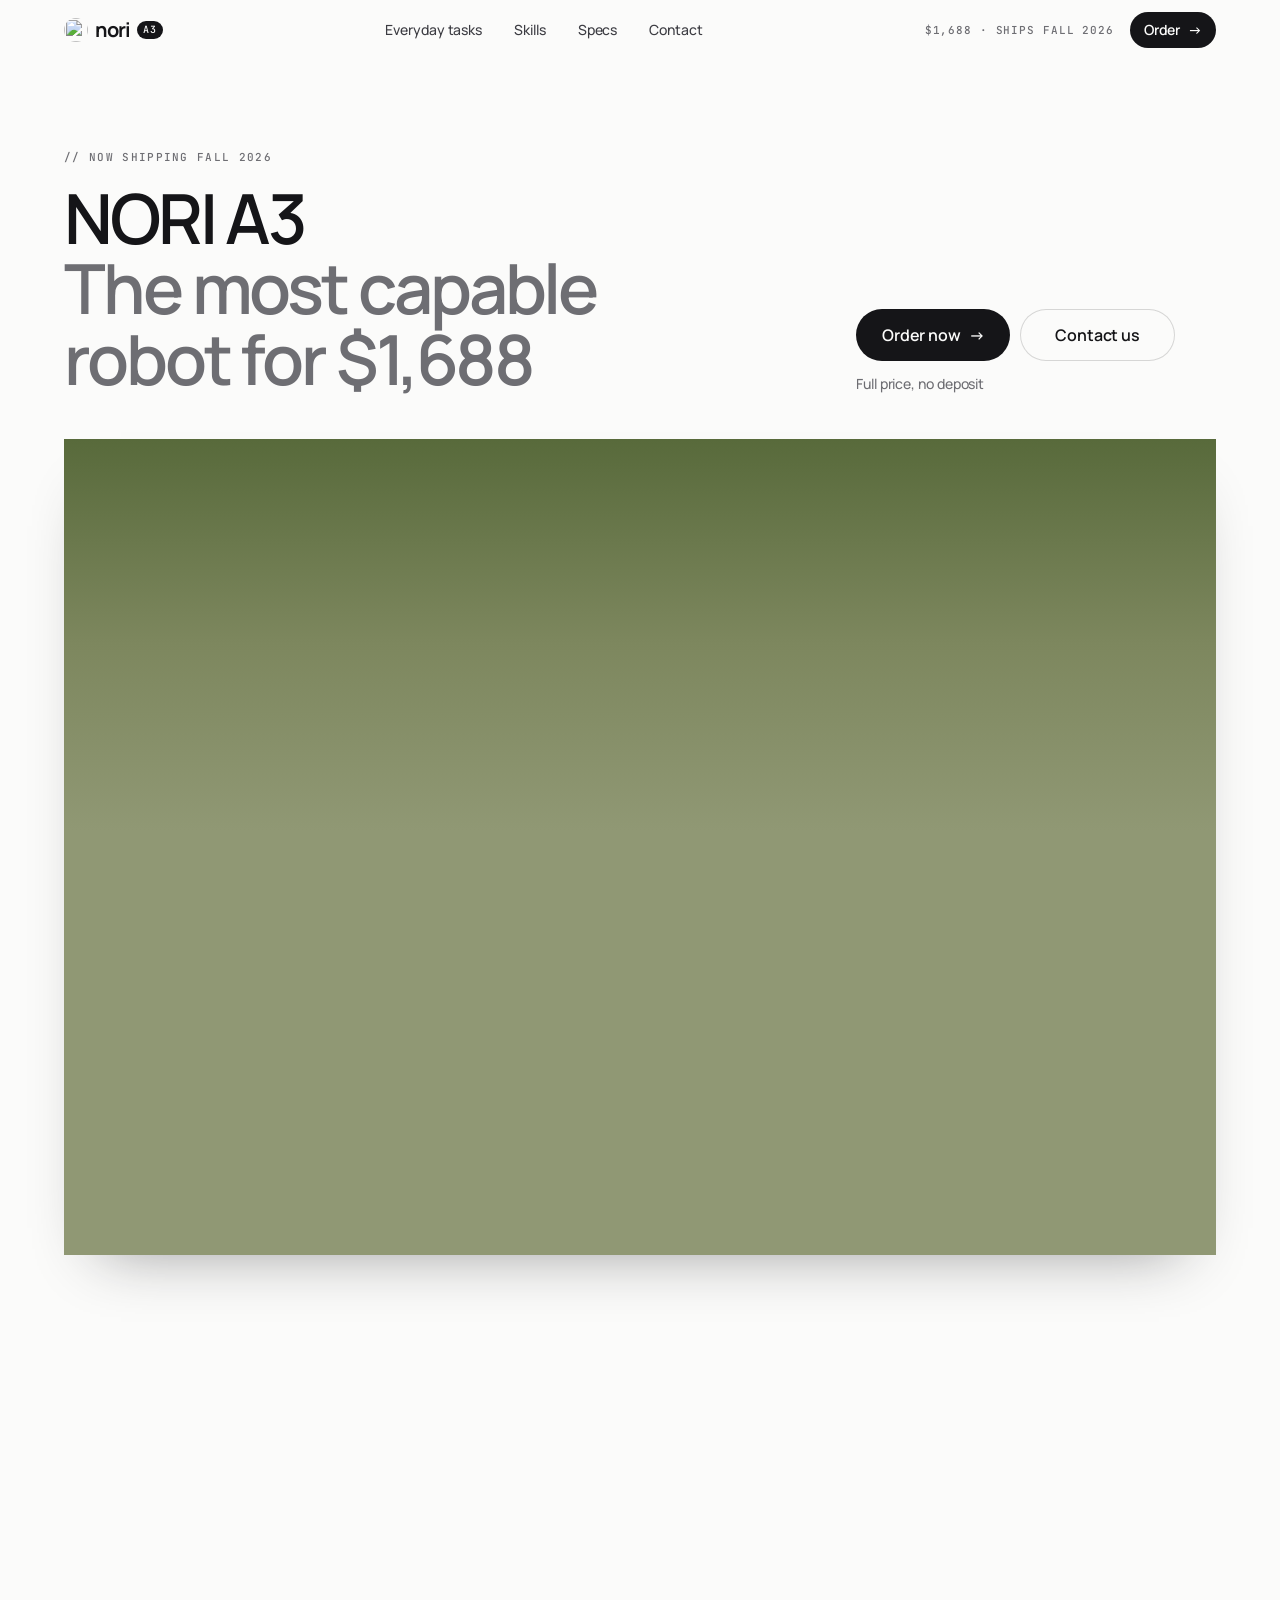
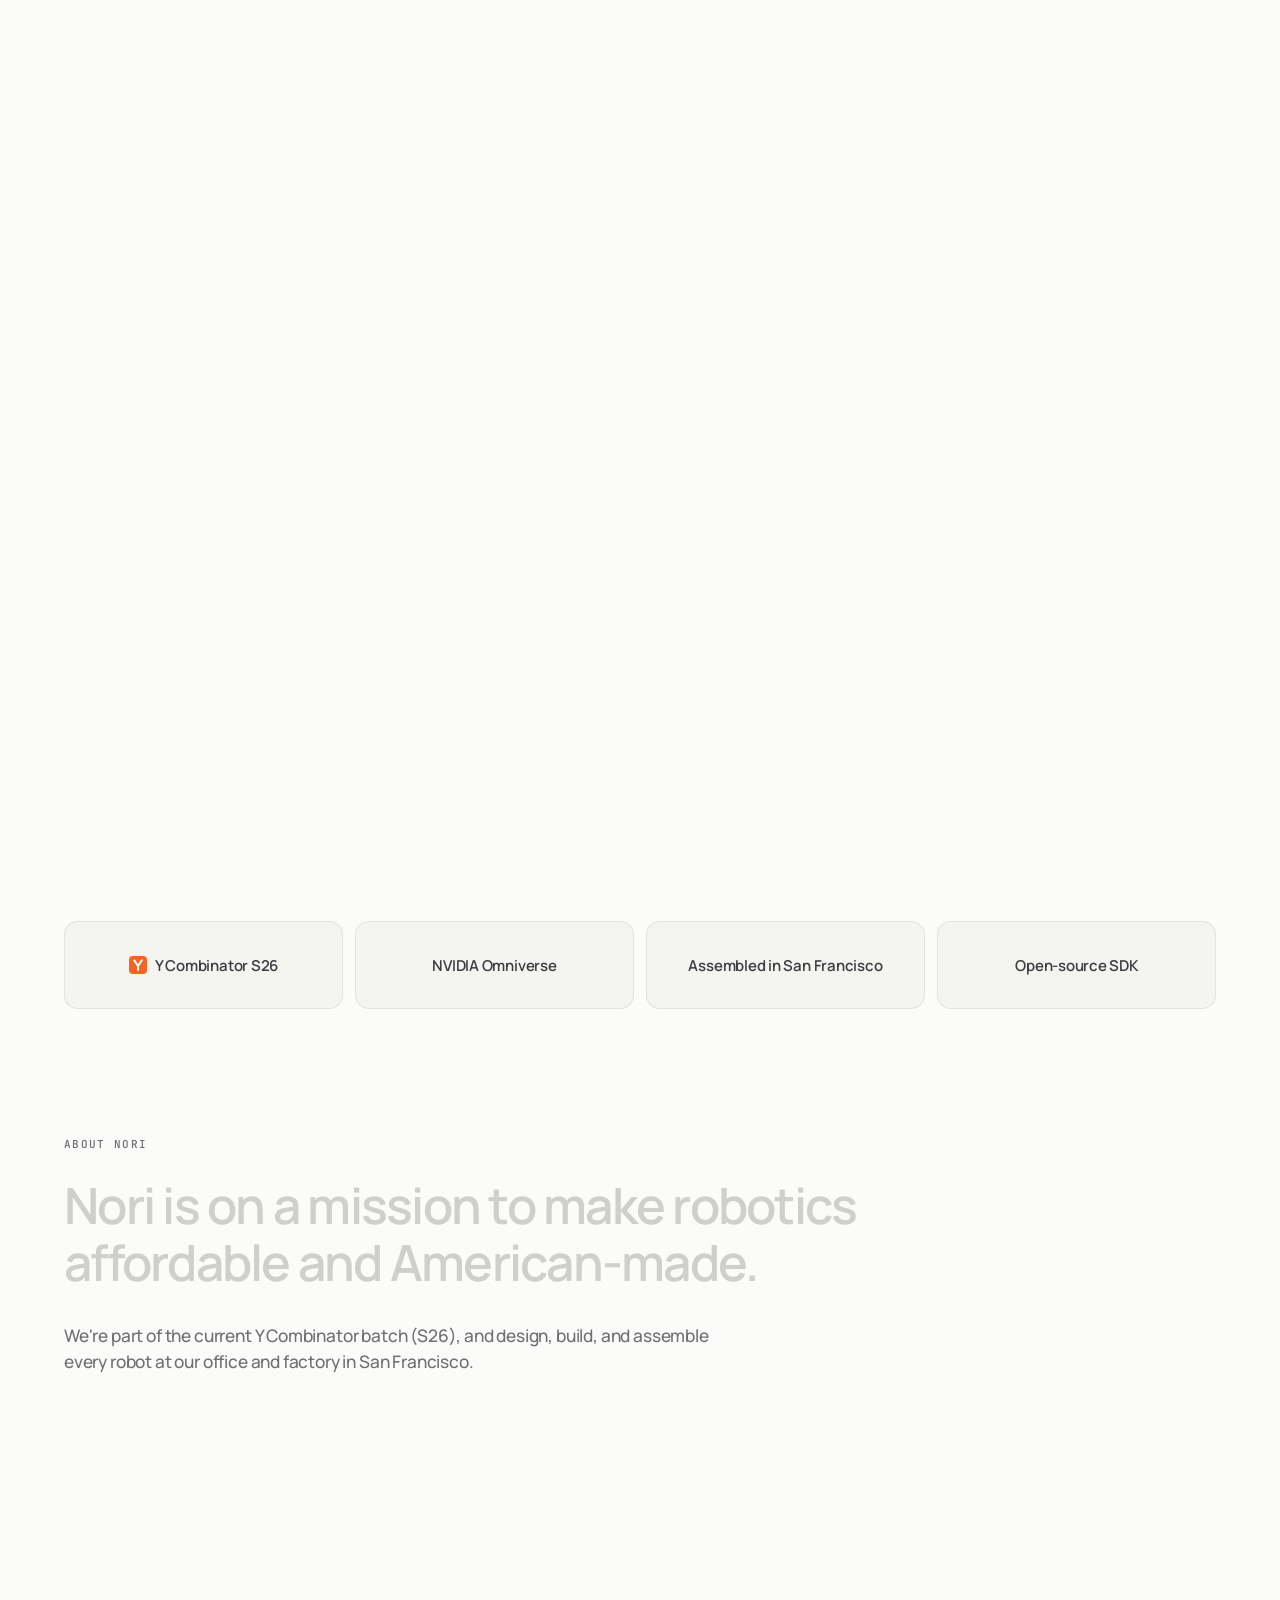
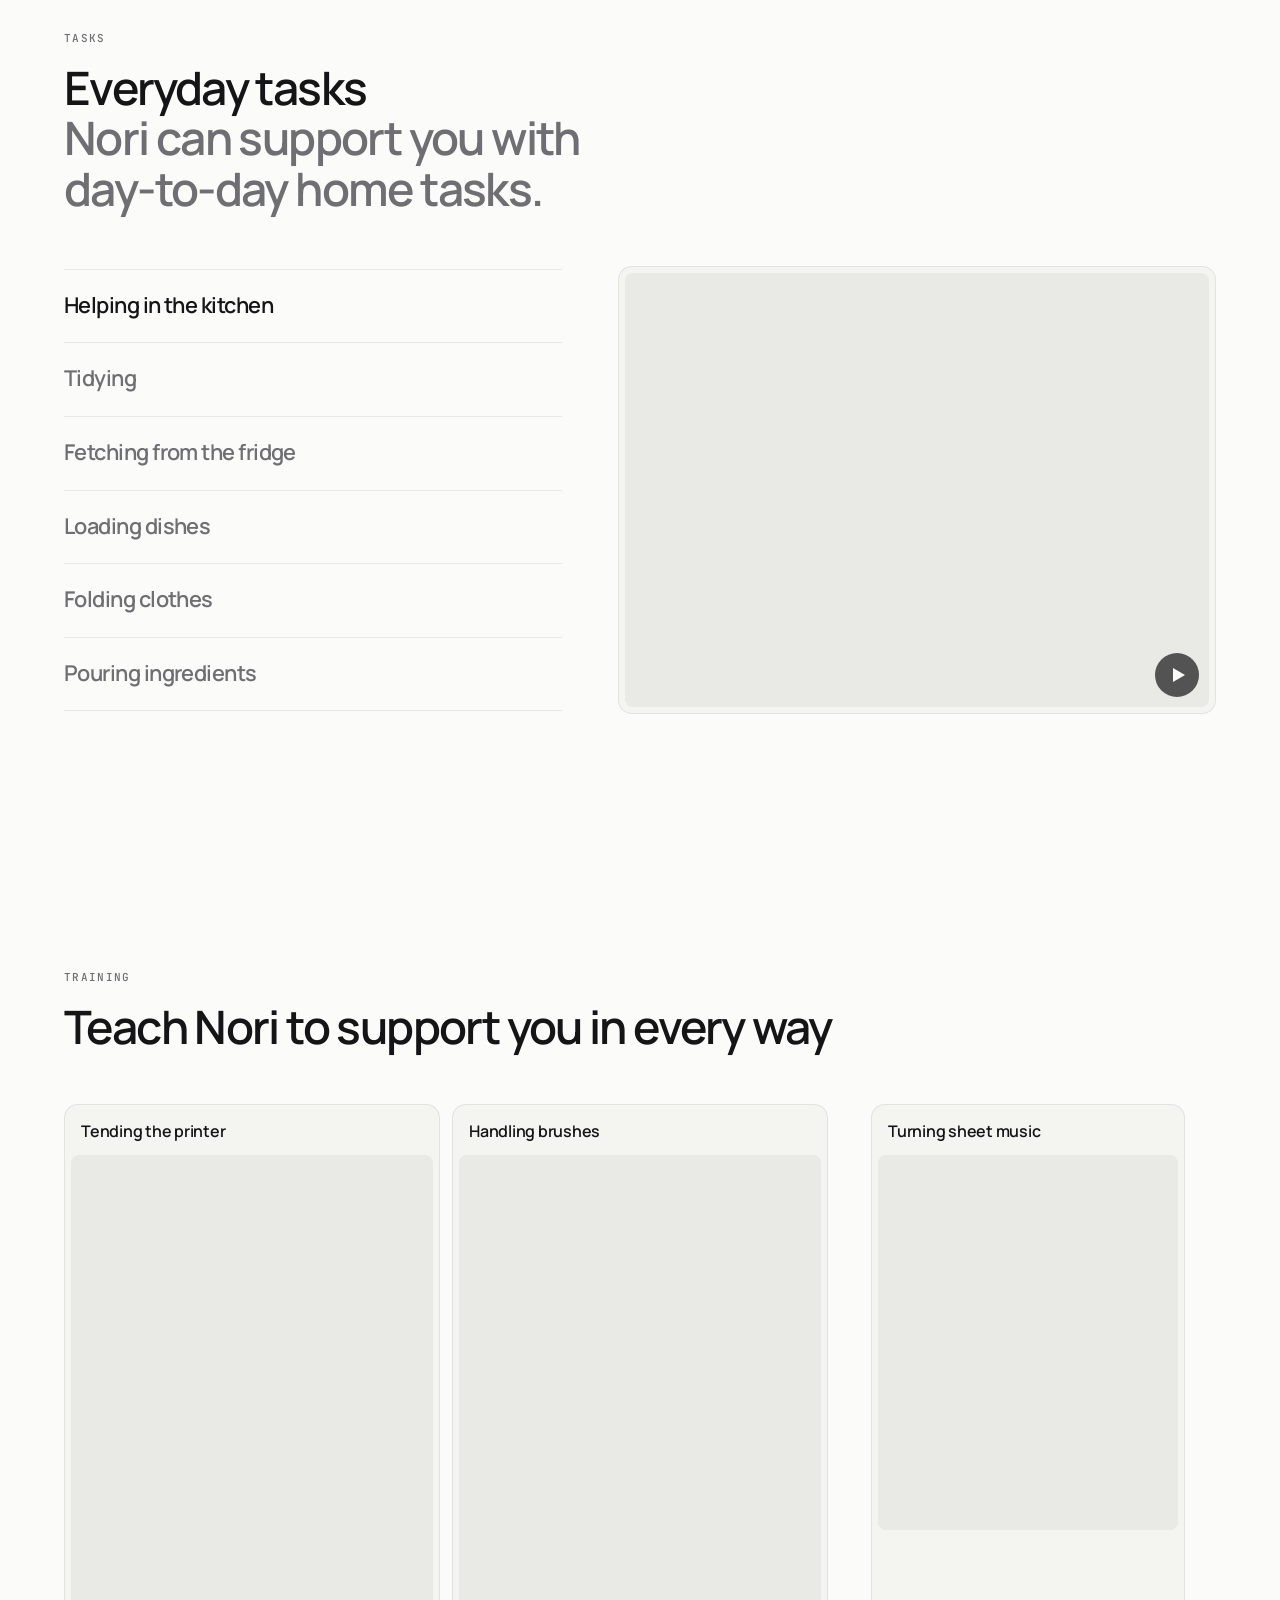
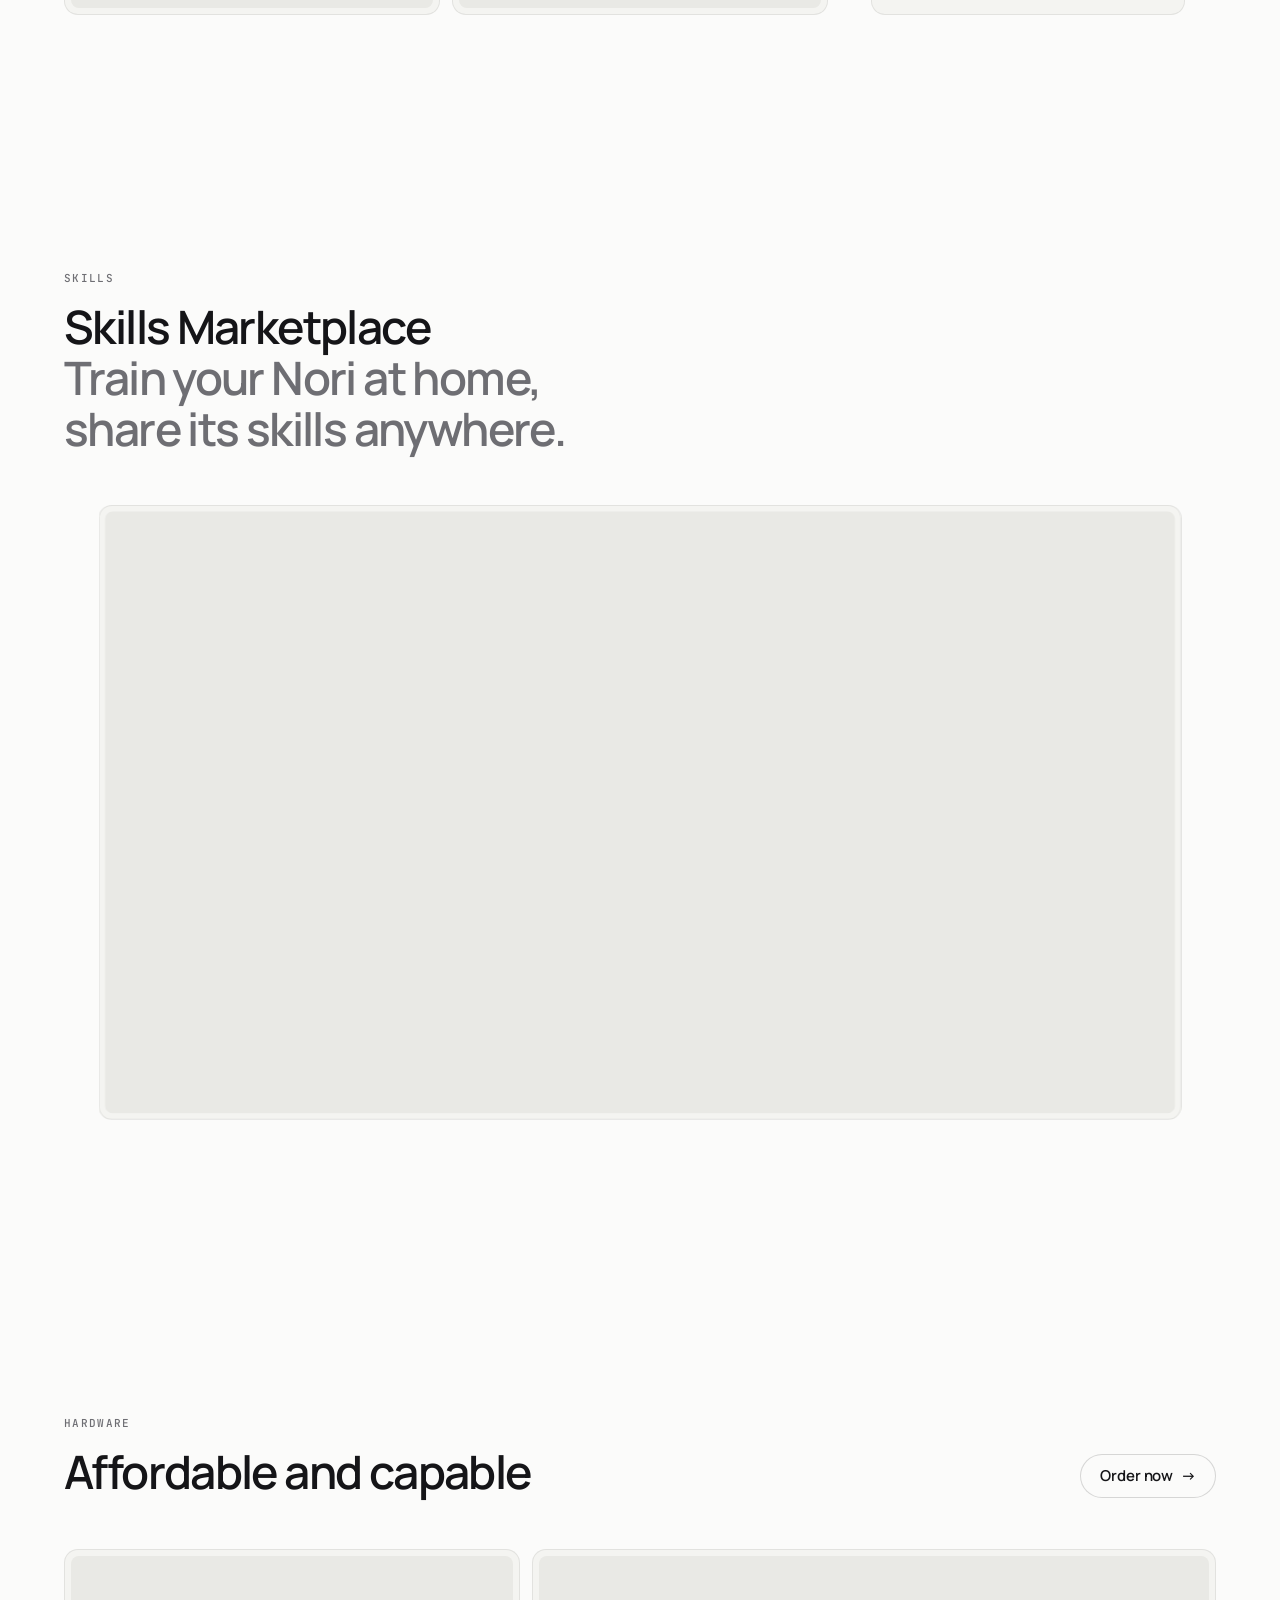
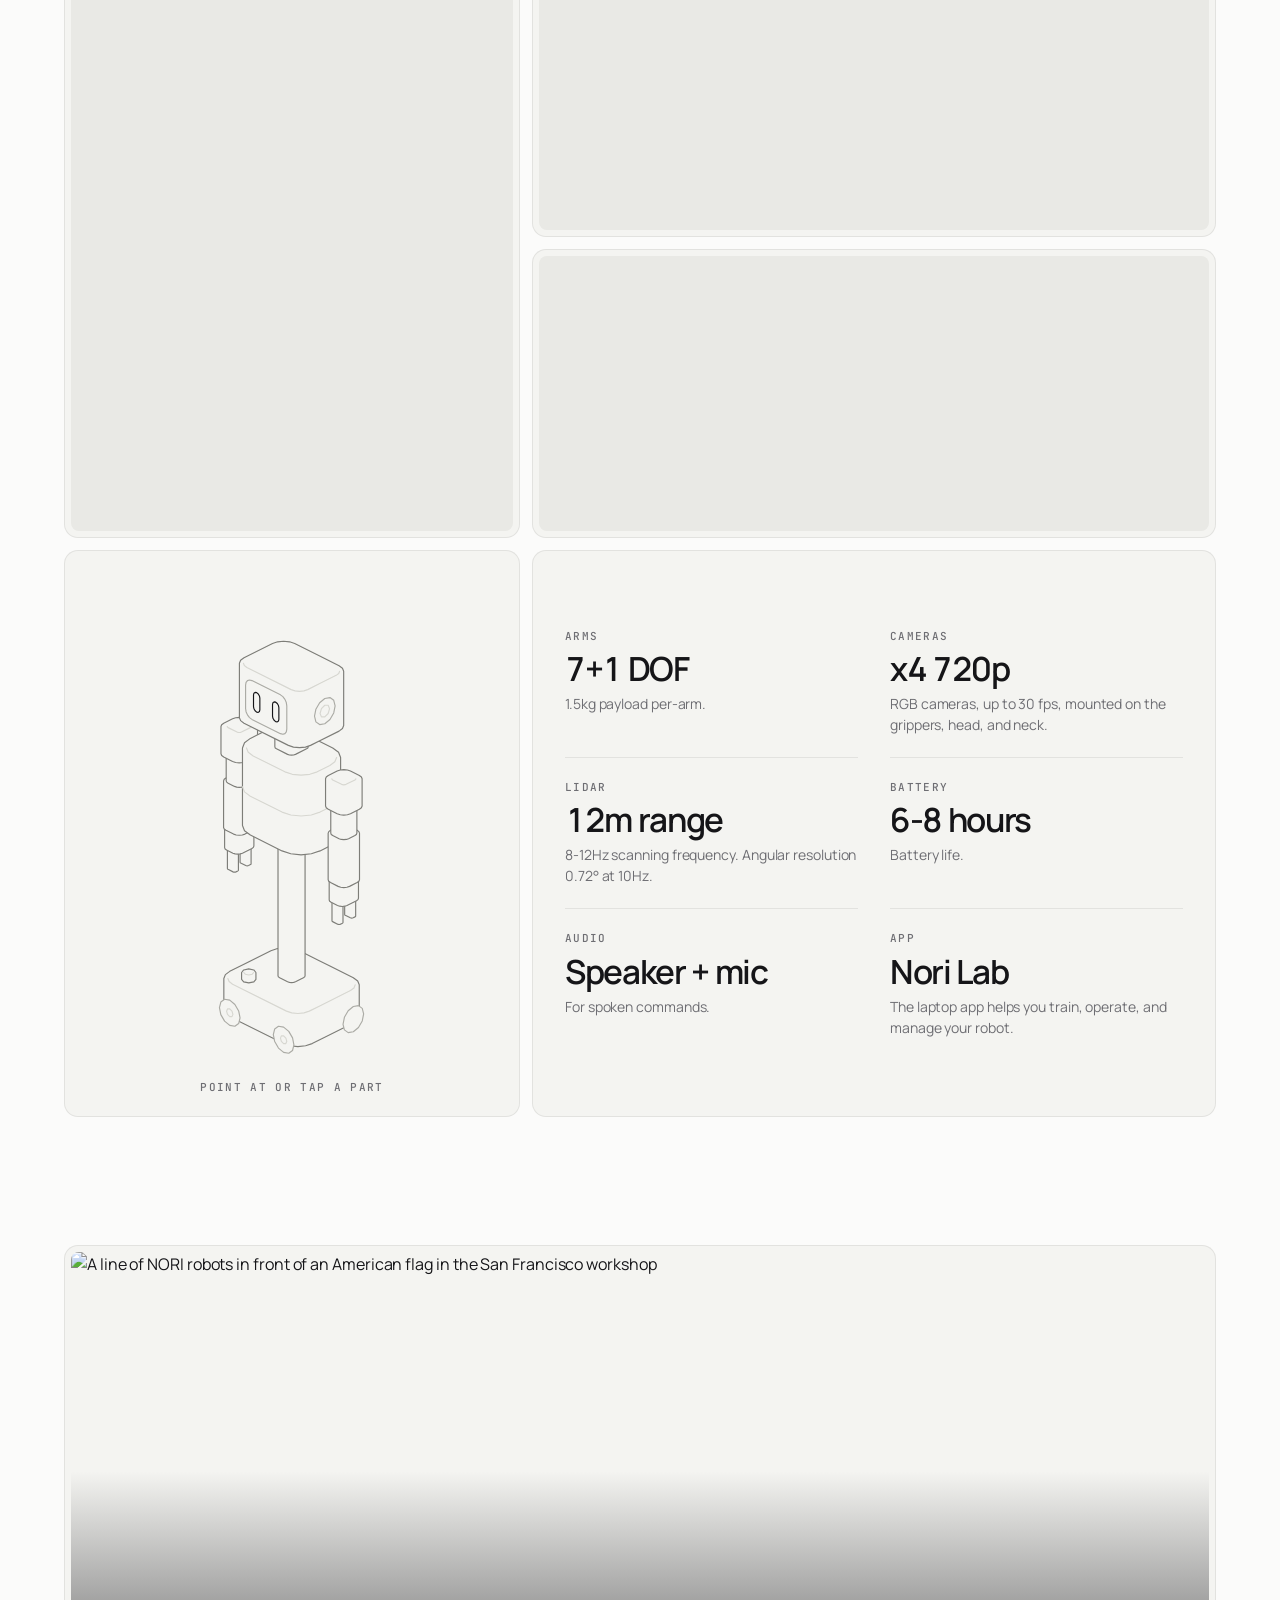
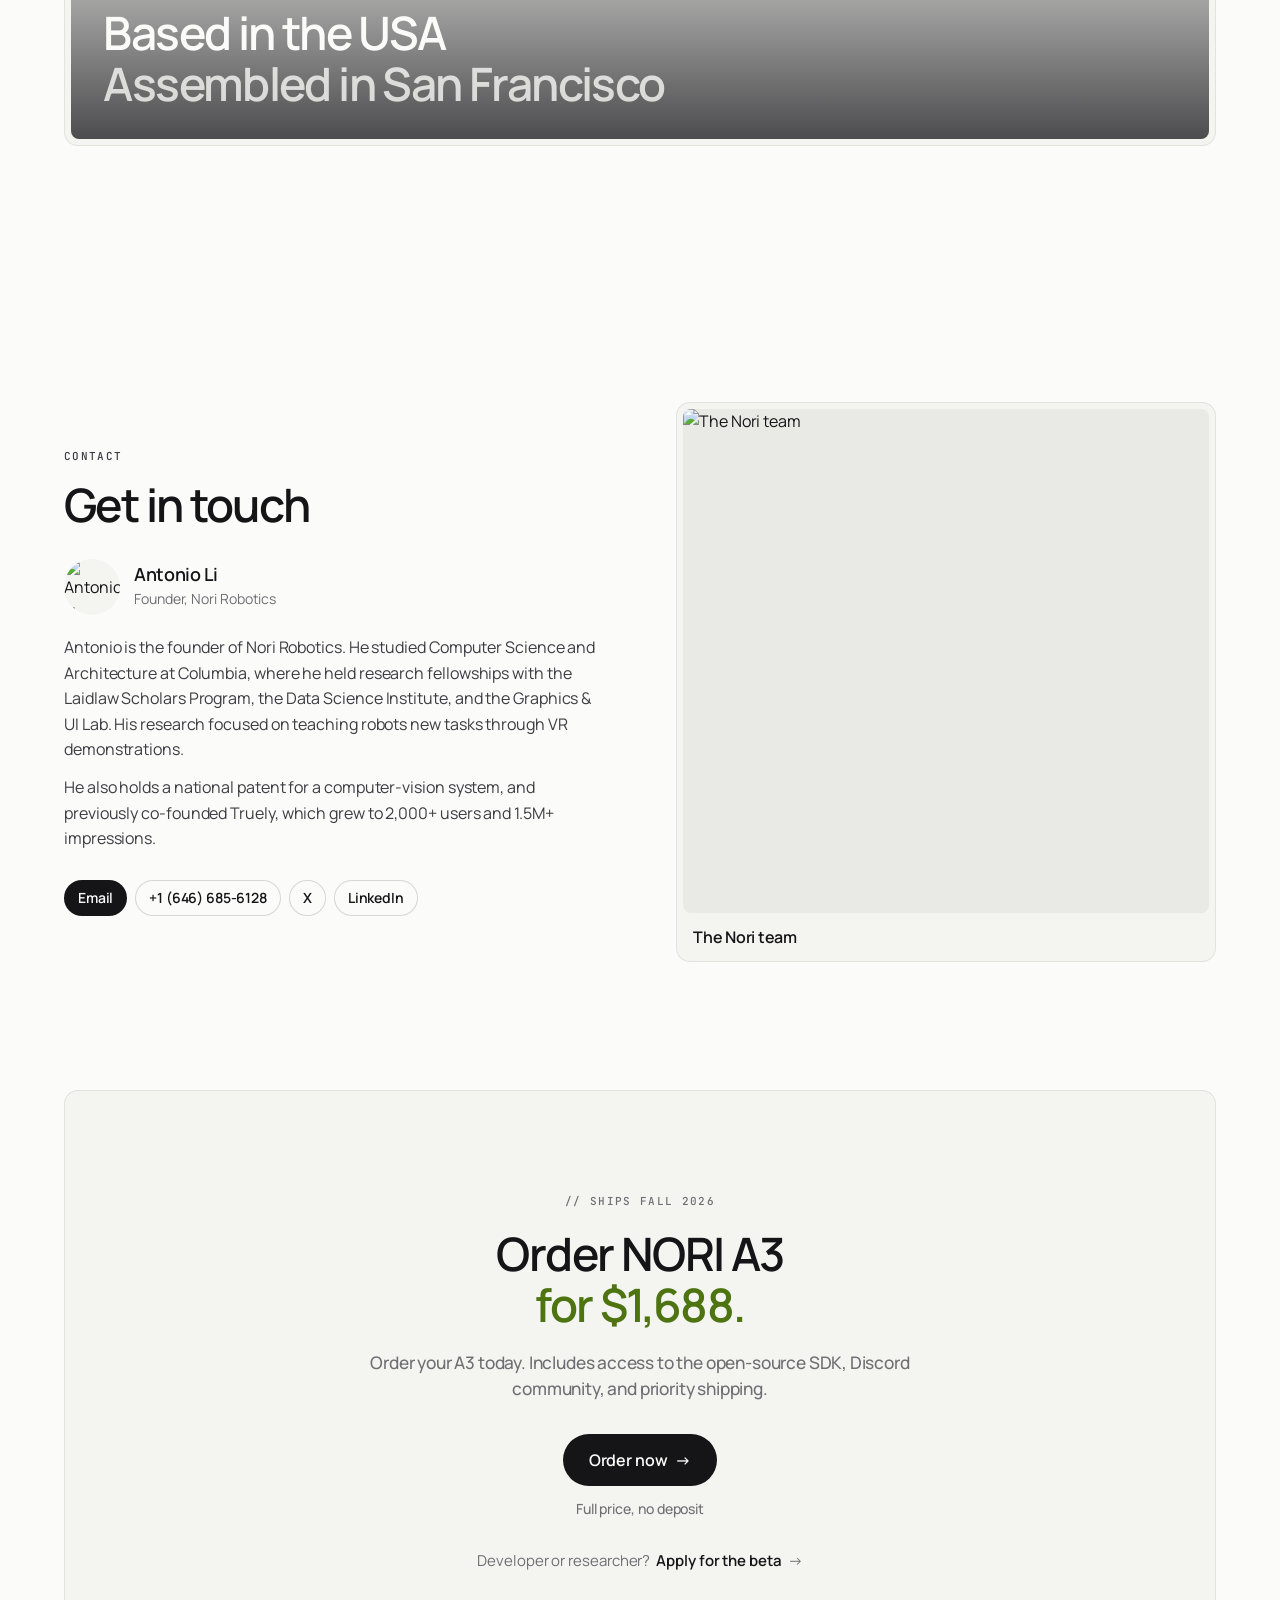
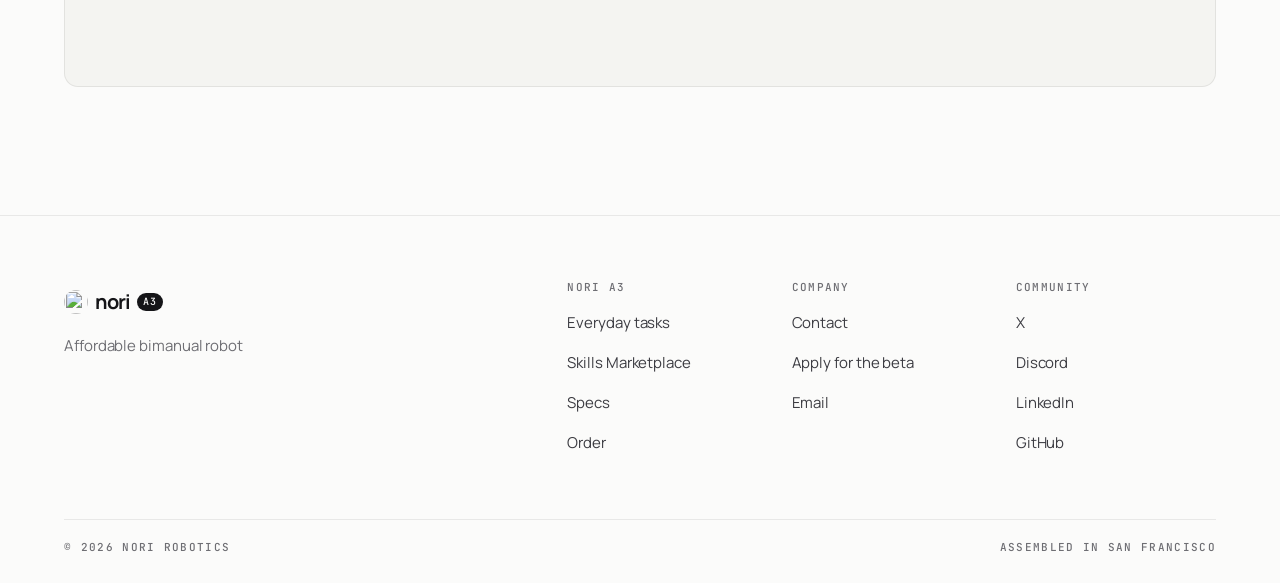
==== commit 10bff4fd: "Add Vercel Web Analytics Loads /_vercel/insights/script.js, which Vercel serves once Analytics is en" ====
--- a/index.html
+++ b/index.html
@@ -21,6 +21,9 @@
 <link rel="preload" as="image" href="https://www.norirobotics.com/images/hero-poster.09d6d6e7.jpg">
 <link rel="stylesheet" href="styles.css">
 <script>document.documentElement.classList.add("js")</script>
+<!-- Vercel Web Analytics: served by Vercel once Analytics is enabled for the project -->
+<script>window.va = window.va || function () { (window.vaq = window.vaq || []).push(arguments); };</script>
+<script defer src="/_vercel/insights/script.js"></script>
 <script type="application/ld+json">
 {
   "@context": "https://schema.org",
